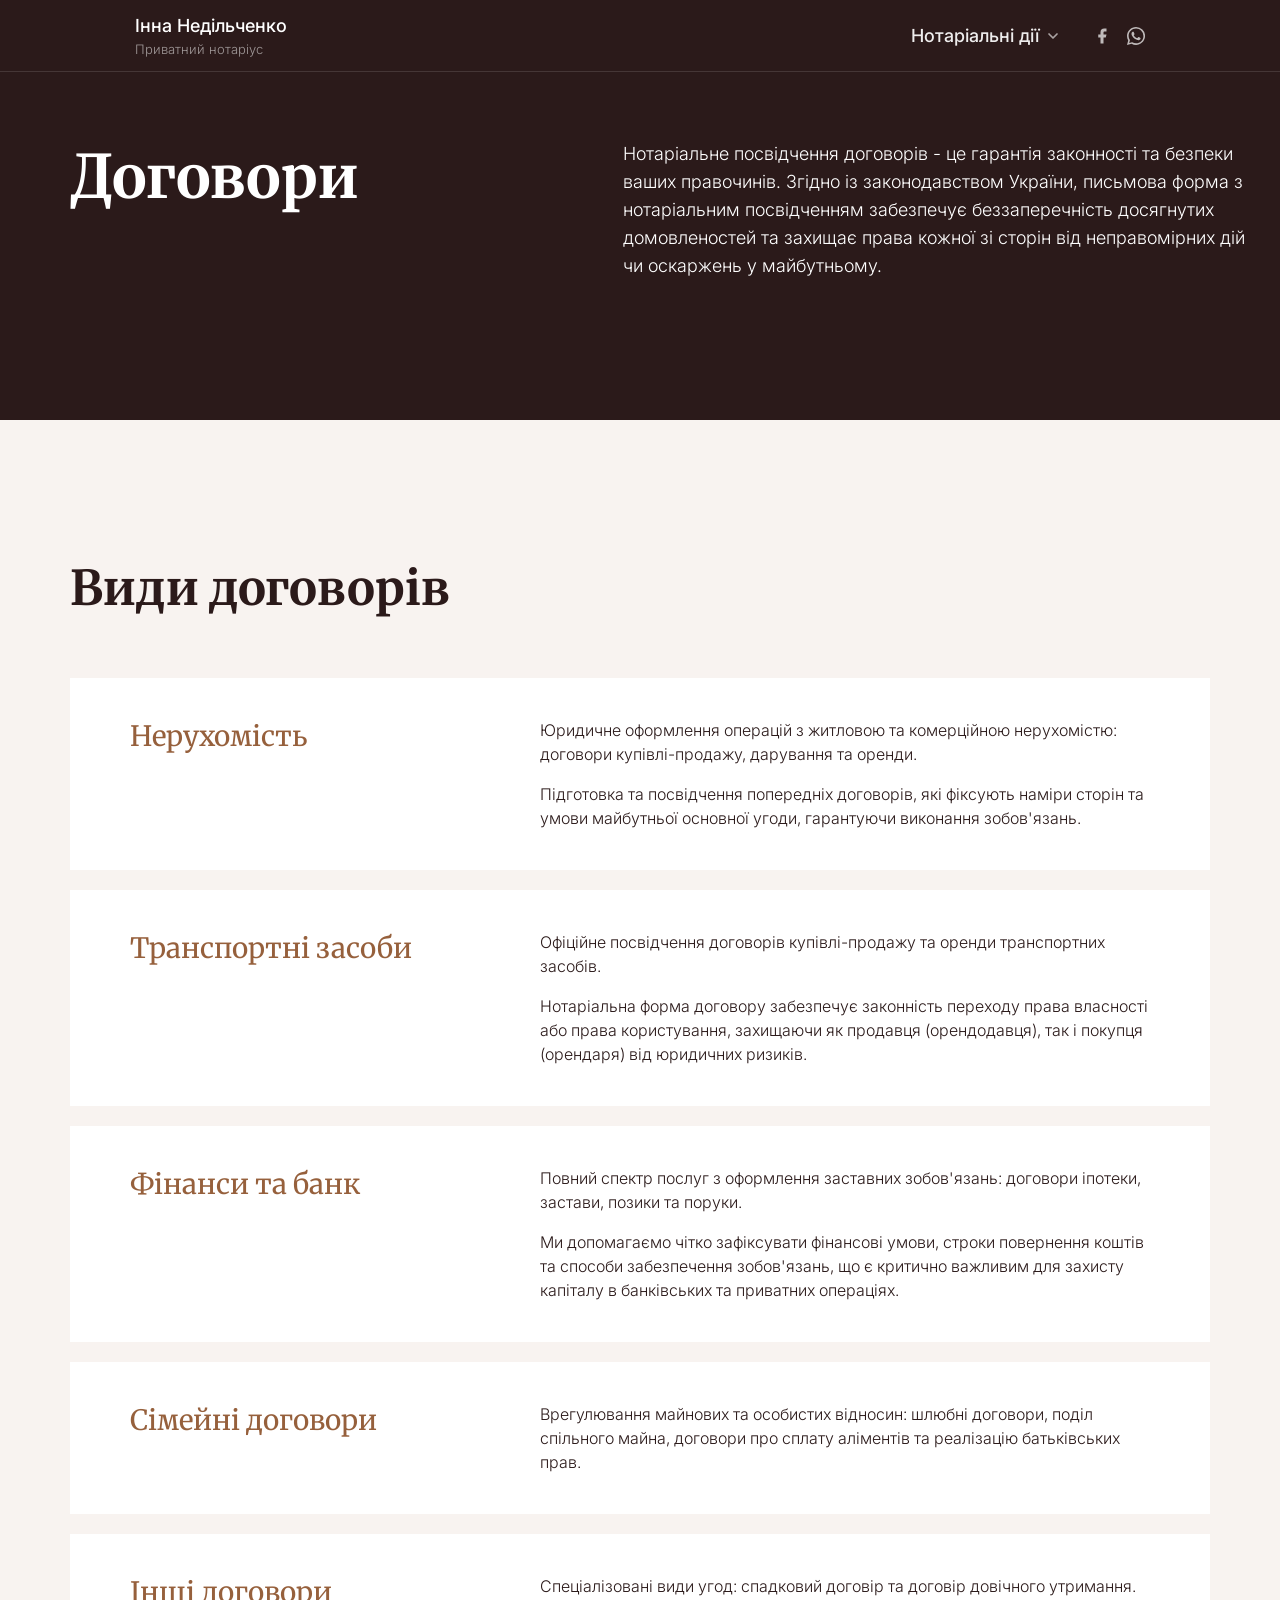
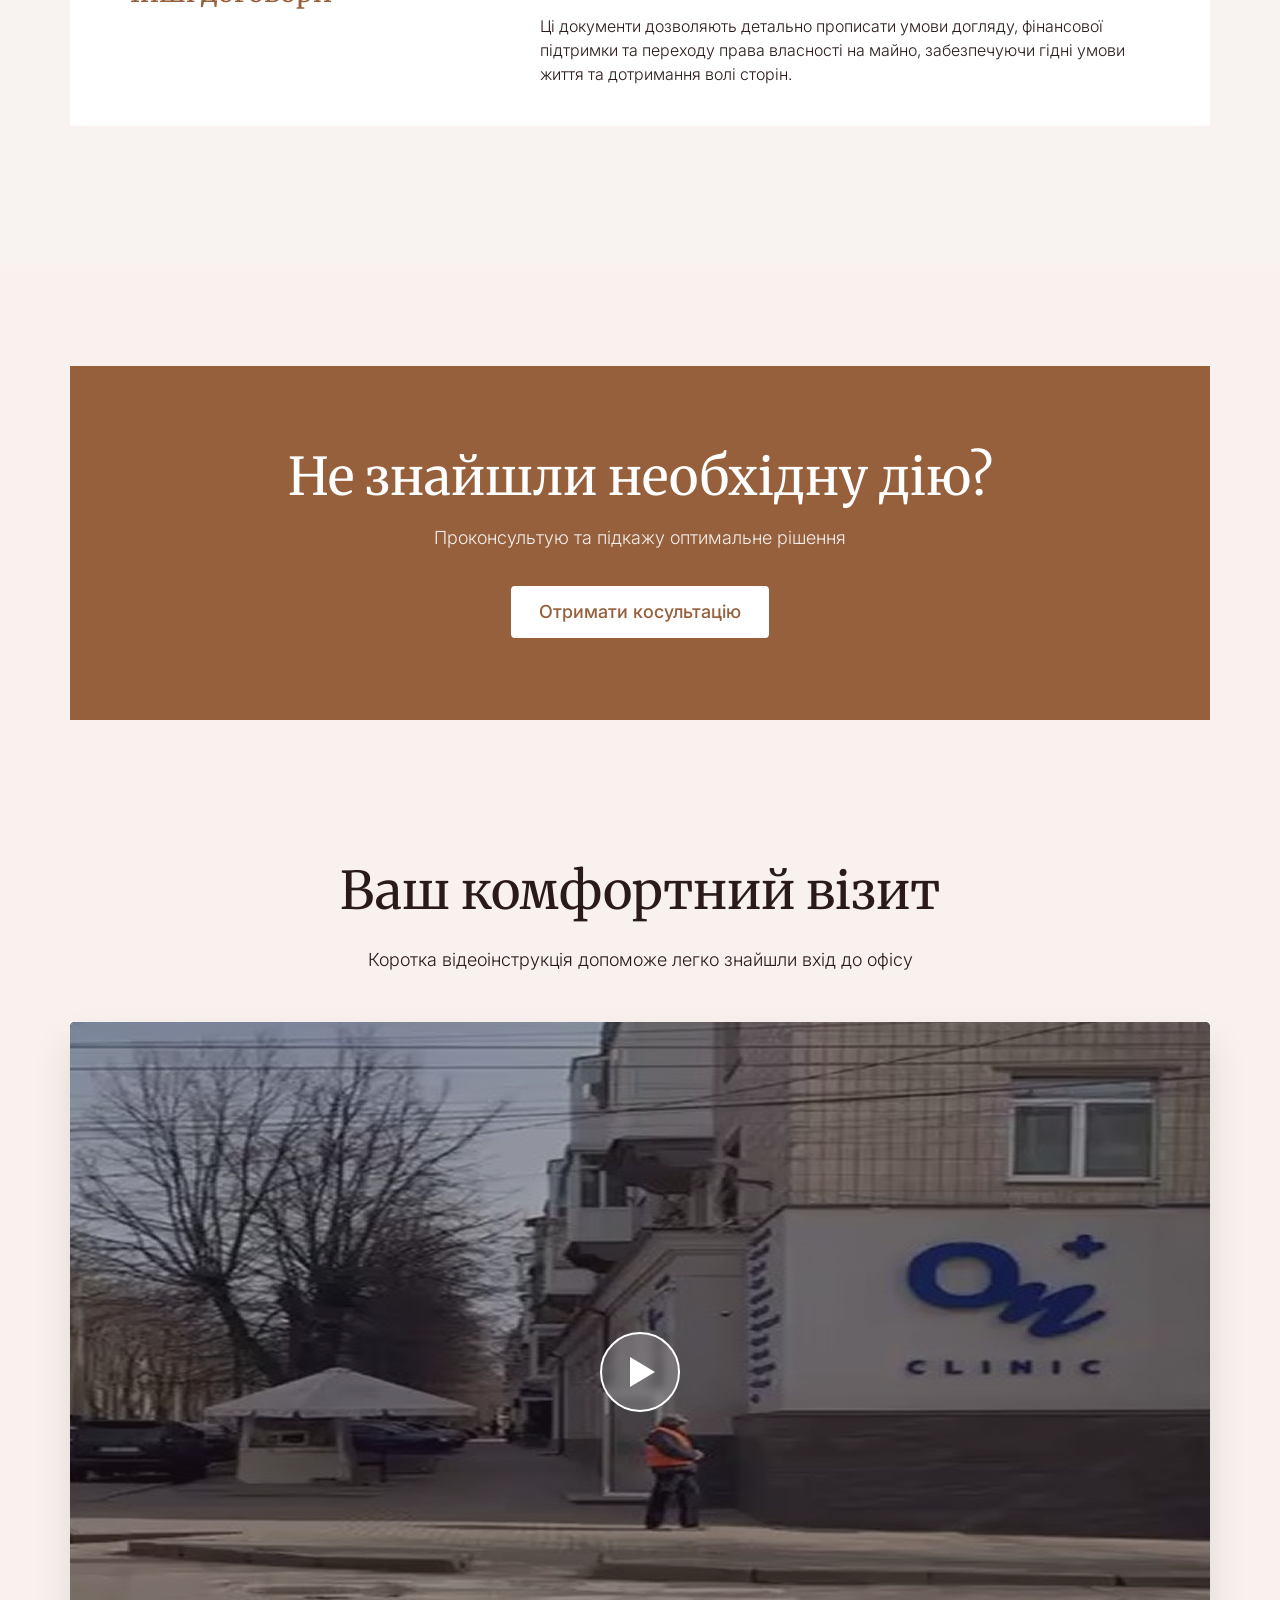
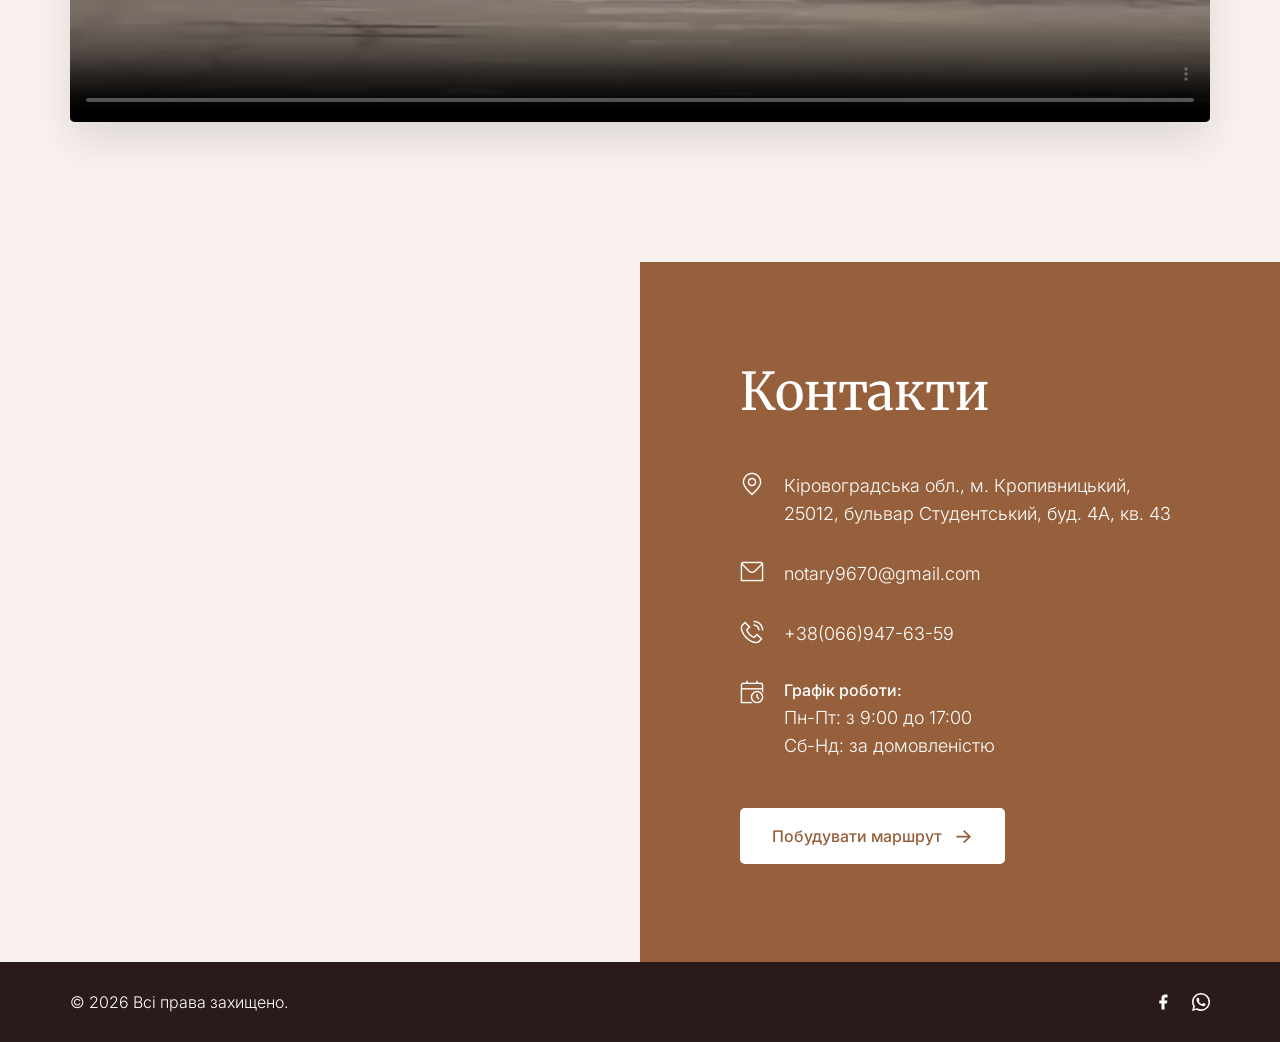
==== agreement.html @ a9b84384 "fix" ====
<!DOCTYPE html>
<html lang="uk">
<head>
    <meta charset="UTF-8">
    <meta name="viewport" content="width=device-width, initial-scale=1.0">
    <title>Договори</title>
    <link rel="icon" href="img/favicon.png" type="image/png">
    <link rel="preconnect" href="https://fonts.googleapis.com">
    <link rel="preconnect" href="https://fonts.gstatic.com" crossorigin>
    <link href="https://fonts.googleapis.com/css2?family=Inter:wght@300;400;500;600&family=Merriweather:wght@400;700&display=swap" rel="stylesheet">
    <link rel="stylesheet" href="style.css">
</head>
<body>

<!-- HEADER -->
<header class="header" id="header">
    <div class="header__inner">

        <a href="index.html" class="logo">
            <span class="logo__name">Інна Недільченко</span>
            <span class="logo__sub">Приватний нотаріус</span>
        </a>

        <div class="header__right">
            <div class="nav-drop" id="navDrop">
                <button class="nav-drop__btn js-nav-btn" aria-expanded="false" aria-haspopup="true">
                    Нотаріальні дії
                    <svg class="nav-drop__chevron" width="16" height="16" viewBox="0 0 16 16" fill="none" aria-hidden="true">
                        <path d="M4 6L8 10L12 6" stroke="currentColor" stroke-width="1.7" stroke-linecap="round" stroke-linejoin="round"/>
                    </svg>
                </button>
                <ul class="nav-drop__menu" id="navMenu" role="menu">
                    <li><a href="apostille.html" role="menuitem">Апостиль <svg width="14" height="14" viewBox="0 0 16 16" fill="none"><path d="M5 3l6 5-6 5" stroke="currentColor" stroke-width="1.5" stroke-linecap="round" stroke-linejoin="round"/></svg></a></li>
                    <!--                    <li><a href="business.html" role="menuitem">Бізнес <svg width="14" height="14" viewBox="0 0 16 16" fill="none"><path d="M5 3l6 5-6 5" stroke="currentColor" stroke-width="1.5" stroke-linecap="round" stroke-linejoin="round"/></svg></a></li>-->
                    <li><a href="dovirenist.html" role="menuitem">Довіреність <svg width="14" height="14" viewBox="0 0 16 16" fill="none"><path d="M5 3l6 5-6 5" stroke="currentColor" stroke-width="1.5" stroke-linecap="round" stroke-linejoin="round"/></svg></a></li>
                    <li><a href="agreement.html" role="menuitem">Договори <svg width="14" height="14" viewBox="0 0 16 16" fill="none"><path d="M5 3l6 5-6 5" stroke="currentColor" stroke-width="1.5" stroke-linecap="round" stroke-linejoin="round"/></svg></a></li>
                    <li><a href="statement.html" role="menuitem">Заява <svg width="14" height="14" viewBox="0 0 16 16" fill="none"><path d="M5 3l6 5-6 5" stroke="currentColor" stroke-width="1.5" stroke-linecap="round" stroke-linejoin="round"/></svg></a></li>
                    <li><a href="displaced.html" role="menuitem">Нотаріальна допомога для ВПО та громадян з ТОТ <svg width="14" height="14" viewBox="0 0 16 16" fill="none"><path d="M5 3l6 5-6 5" stroke="currentColor" stroke-width="1.5" stroke-linecap="round" stroke-linejoin="round"/></svg></a></li>
                    <li><a href="missing.html" role="menuitem">Опіка над майном особи, зниклої безвісти за особливих обставин <svg width="14" height="14" viewBox="0 0 16 16" fill="none"><path d="M5 3l6 5-6 5" stroke="currentColor" stroke-width="1.5" stroke-linecap="round" stroke-linejoin="round"/></svg></a></li>
                    <li><a href="registration.html" role="menuitem">Реєстрація <svg width="14" height="14" viewBox="0 0 16 16" fill="none"><path d="M5 3l6 5-6 5" stroke="currentColor" stroke-width="1.5" stroke-linecap="round" stroke-linejoin="round"/></svg></a></li>
                    <li><a href="heritage.html" role="menuitem">Спадщина <svg width="14" height="14" viewBox="0 0 16 16" fill="none"><path d="M5 3l6 5-6 5" stroke="currentColor" stroke-width="1.5" stroke-linecap="round" stroke-linejoin="round"/></svg></a></li>
                </ul>
            </div>

            <div class="header__socials">
                <a href="https://www.facebook.com/share/17Hc3R3SxB/?mibextid=wwXIfr" class="soc" aria-label="Facebook" target="_blank">
                    <svg width="18" height="18" viewBox="0 0 24 24" fill="currentColor">
                        <path d="M18 2h-3a5 5 0 0 0-5 5v3H7v4h3v8h4v-8h3l1-4h-4V7a1 1 0 0 1 1-1h3z"/>
                    </svg>
                </a>

                <a href="https://wa.me/380669476359" class="soc" aria-label="WhatsApp" target="_blank">
                    <svg width="18" height="18" viewBox="0 0 24 24" fill="currentColor">
                        <path d="M17.472 14.382c-.297-.149-1.758-.867-2.03-.967-.273-.099-.471-.148-.67.15-.197.297-.767.966-.94 1.164-.173.199-.347.223-.644.075-.297-.15-1.255-.463-2.39-1.475-.883-.788-1.48-1.761-1.653-2.059-.173-.297-.018-.458.13-.606.134-.133.298-.347.446-.52.149-.174.198-.298.298-.497.099-.198.05-.371-.025-.52-.075-.149-.669-1.612-.916-2.207-.242-.579-.487-.5-.669-.51-.173-.008-.371-.01-.57-.01-.198 0-.52.074-.792.372-.272.297-1.04 1.016-1.04 2.479 0 1.462 1.065 2.875 1.213 3.074.149.198 2.096 3.2 5.077 4.487.709.306 1.262.489 1.694.625.712.227 1.36.195 1.871.118.571-.085 1.758-.719 2.006-1.413.248-.694.248-1.289.173-1.413-.074-.124-.272-.198-.57-.347m-5.421 7.403h-.004a9.87 9.87 0 01-5.031-1.378l-.361-.214-3.741.982.998-3.648-.235-.374a9.86 9.86 0 01-1.51-5.26c.001-5.45 4.436-9.884 9.888-9.884 2.64 0 5.122 1.03 6.988 2.898a9.825 9.825 0 012.893 6.994c-.003 5.45-4.437 9.884-9.885 9.884m8.413-18.297A11.815 11.815 0 0012.05 0C5.414 0 .004 5.408 0 12.046c0 2.123.554 4.197 1.604 6.046L0 24l6.105-1.602a11.83 11.83 0 005.94 1.586h.005c6.632 0 12.042-5.411 12.046-12.05a11.813 11.813 0 00-3.644-8.528z"/>
                    </svg>
                </a>
            </div>
        </div>

        <button class="burger js-burger" id="burger" aria-label="Меню" aria-expanded="false">
            <span></span><span></span><span></span>
        </button>
    </div>

    <!-- Mobile nav -->
    <nav class="mob-nav" id="mobNav" aria-hidden="true">
        <ul>
            <li><a href="apostille.html">Апостиль</a></li>
            <!--            <li><a href="business.html">Бізнес</a></li>-->
            <li><a href="dovirenist.html">Довіреність</a></li>
            <li><a href="agreement.html">Договори</a></li>
            <li><a href="statement.html">Заява</a></li>
            <li><a href="displaced.html">Нотаріальна допомога для ВПО та громадян з ТОТ</a></li>
            <li><a href="missing.html">Опіка над майном особи, зниклої безвісти</a></li>
            <li><a href="registration.html">Реєстрація</a></li>
            <li><a href="heritage.html">Спадщина</a></li>
        </ul>
    </nav>
</header>

<section class="feature-block">
    <div class="feature-block__wrap">
        <div class="feature-block__container">

            <div class="feature-block__left">
                <h2 class="feature-block__title">Договори</h2>
            </div>

            <div class="feature-block__right">
                <div class="feature-block__text">
                    <p>Нотаріальне посвідчення договорів - це гарантія законності та безпеки ваших правочинів. Згідно із законодавством України, письмова форма з нотаріальним посвідченням забезпечує беззаперечність досягнутих домовленостей та захищає права кожної зі сторін від неправомірних дій чи оскаржень у майбутньому.</p>
                </div>
            </div>

        </div>
    </div>
</section>


<section class="service-list">
    <div class="service-list__wrap">
        <h2 class="service-list__main-title">Види договорів</h2>

        <div class="service-list__container">
            <div class="service-list__item">
                <h3 class="service-list__item-title">Нерухомість</h3>
                <div class="service-list__item-content">
                    <p>Юридичне оформлення операцій з житловою та комерційною нерухомістю: договори купівлі-продажу, дарування та оренди. </p>
                    <p>Підготовка та посвідчення попередніх договорів, які фіксують наміри сторін та умови майбутньої основної угоди, гарантуючи виконання зобов'язань.</p>
                </div>
            </div>

            <div class="service-list__item">
                <h3 class="service-list__item-title">Транспортні засоби</h3>
                <div class="service-list__item-content">
                    <p>Офіційне посвідчення договорів купівлі-продажу та оренди транспортних засобів. </p>
                    <p>Нотаріальна форма договору забезпечує законність переходу права власності або права користування, захищаючи як продавця (орендодавця), так і покупця (орендаря) від юридичних ризиків.</p>
                </div>
            </div>

            <div class="service-list__item">
                <h3 class="service-list__item-title">Фінанси та банк</h3>
                <div class="service-list__item-content">
                    <p>Повний спектр послуг з оформлення заставних зобов'язань: договори іпотеки, застави, позики та поруки.</p>
                    <p>Ми допомагаємо чітко зафіксувати фінансові умови, строки повернення коштів та способи забезпечення зобов'язань, що є критично важливим для захисту капіталу в банківських та приватних операціях.</p>
                </div>
            </div>

            <div class="service-list__item">
                <h3 class="service-list__item-title">Сімейні договори</h3>
                <div class="service-list__item-content">
                    <p>Врегулювання майнових та особистих відносин: шлюбні договори, поділ спільного майна, договори про сплату аліментів та реалізацію батьківських прав.</p>
                </div>
            </div>

            <div class="service-list__item">
                <h3 class="service-list__item-title">Інші договори</h3>
                <div class="service-list__item-content">
                    <p>Спеціалізовані види угод: спадковий договір та договір довічного утримання.</p>
                    <p>Ці документи дозволяють детально прописати умови догляду, фінансової підтримки та переходу права власності на майно, забезпечуючи гідні умови життя та дотримання волі сторін.</p>
                </div>
            </div>
        </div>
    </div>
</section>

<!-- MODAL -->
<div class="modal-bg" id="modalBg" role="dialog" aria-modal="true" aria-labelledby="modalTitle">
    <div class="modal">
        <button class="modal__x js-modal-close" aria-label="Закрити">
            <svg width="20" height="20" viewBox="0 0 24 24" fill="none"><path d="M18 6L6 18M6 6l12 12" stroke="currentColor" stroke-width="2.2" stroke-linecap="round"/></svg>
        </button>
        <h2 class="modal__title" id="modalTitle">Оберіть зручний спосіб зв'язку</h2>
        <p class="modal__hint">Опрацьовую запити згідно з графіком роботи офісу. Дякую за розуміння.</p>

        <a href="tel:+380669476359" class="modal__call">
            <svg width="18" height="18" viewBox="0 0 24 24" fill="none" stroke="currentColor" stroke-width="2" stroke-linecap="round" stroke-linejoin="round"><path d="M22 16.92v3a2 2 0 0 1-2.18 2 19.79 19.79 0 0 1-8.63-3.07A19.5 19.5 0 0 1 4.73 12.3a19.79 19.79 0 0 1-3.07-8.67A2 2 0 0 1 3.64 1.5h3a2 2 0 0 1 2 1.72c.127.96.361 1.903.7 2.81a2 2 0 0 1-.45 2.11L7.91 9.1a16 16 0 0 0 6 6l.98-.98a2 2 0 0 1 2.11-.45c.907.339 1.85.573 2.81.7A2 2 0 0 1 22 16.92z"/></svg>
            Зателефонувати
        </a>

        <p class="modal__write">Написати</p>

        <div class="modal__apps">
            <a href="viber://chat?number=%2B380669476359" aria-label="Viber" class="app-btn">
                <svg viewBox="0 0 48 48" width="52" height="52" fill="none"><rect width="48" height="48" rx="13" fill="#7360F2"/><path d="M33 14.5C30.4 12.3 27 11 24 11C16.8 11 11 16.8 11 24C11 26.4 11.7 28.7 12.9 30.7L11 37L17.5 35.1C19.4 36.2 21.7 36.8 24 36.8C31.2 36.8 37 31 37 23.8C37 20.8 35.6 17.4 33 14.5ZM29.8 26.4C29.5 26.3 27.9 25.5 27.6 25.4C27.3 25.3 27.1 25.2 26.9 25.5C26.7 25.8 26.1 26.5 25.9 26.7C25.7 26.9 25.5 26.9 25.2 26.8C24.9 26.6 23.9 26.3 22.7 25.2C21.7 24.3 21 23.2 20.8 22.9C20.6 22.5 20.8 22.4 20.9 22.2C21.1 22 21.3 21.8 21.5 21.6C21.6 21.4 21.7 21.3 21.8 21.1C21.9 20.9 21.8 20.7 21.7 20.5C21.6 20.3 20.9 18.7 20.6 18C20.3 17.3 20.1 17.4 19.8 17.4H19.2C18.9 17.4 18.6 17.5 18.3 17.8C18 18.1 17.1 19 17.1 20.7C17.1 22.4 18.4 24 18.6 24.2C18.8 24.5 21 27.9 24.4 29.3C25.2 29.7 25.9 29.9 26.4 30C27.2 30.3 27.9 30.2 28.5 30.1C29.1 30 30.4 29.3 30.7 28.6C31 27.9 31 27.3 30.9 27.2C30.8 27 30.6 26.9 30.3 26.8L29.8 26.4Z" fill="white"/></svg>
            </a>
            <a href="https://t.me/+380669476359" target="_blank" rel="noopener" aria-label="Telegram" class="app-btn">
                <svg viewBox="0 0 48 48" width="52" height="52" fill="none"><rect width="48" height="48" rx="13" fill="#29A8E1"/><path d="M34.2 13.8L9.6 23.3C8.7 23.6 8.7 24.8 9.6 25.1L15.9 27.5L18.6 35.2C18.9 36.1 20.1 36.4 20.8 35.7L24.3 32.4L30.9 37.4C31.6 37.9 32.7 37.5 32.9 36.6L37.9 15.2C38.2 14.2 37.1 13.3 36.1 13.7L34.2 13.8ZM17.3 26.5L30.3 18.3L20.2 28.2L19.8 29L17.3 26.5ZM20.4 32.2L19.7 28.1L22.1 30.1L20.4 32.2ZM31.2 34.7L22.9 28.1L33.3 18L31.2 34.7Z" fill="white"/></svg>
            </a>
            <a href="https://wa.me/380669476359" target="_blank" rel="noopener" aria-label="WhatsApp" class="app-btn">
                <svg viewBox="0 0 48 48" width="52" height="52" fill="none"><rect width="48" height="48" rx="13" fill="#25D366"/><path d="M34.2 13.7C31.5 11 28 9.5 24.2 9.5C16.4 9.5 10.1 15.8 10.1 23.6C10.1 26.1 10.7 28.5 12 30.6L10 37.9L17.5 35.9C19.5 37 21.8 37.6 24.1 37.6H24.2C32 37.6 38.3 31.3 38.3 23.5C38.3 19.8 36.8 16.3 34.2 13.7ZM24.2 35.2H24.1C22 35.2 20 34.7 18.2 33.6L17.8 33.4L13.3 34.6L14.5 30.3L14.3 29.9C13 27.9 12.3 25.6 12.3 23.3C12.3 16.8 17.6 11.5 24.1 11.5C27.3 11.5 30.2 12.7 32.5 15C34.8 17.3 36 20.2 36 23.4C36 29.9 30.7 35.2 24.2 35.2ZM30.7 27.7C30.3 27.5 28.5 26.6 28.2 26.5C27.9 26.4 27.7 26.3 27.5 26.6C27.3 26.9 26.7 27.6 26.5 27.8C26.3 28 26.1 28.1 25.8 27.9C25.5 27.8 24.5 27.4 23.3 26.4C22.4 25.6 21.8 24.6 21.6 24.2C21.4 23.9 21.6 23.7 21.7 23.6C21.9 23.4 22 23.2 22.2 23.1C22.4 22.9 22.4 22.8 22.5 22.6C22.6 22.4 22.6 22.2 22.5 22.1C22.4 22 21.7 20.3 21.4 19.6C21.1 18.9 20.9 19 20.7 19H20.1C19.9 19 19.6 19.1 19.3 19.4C19 19.7 18.2 20.5 18.2 22.1C18.2 23.7 19.4 25.2 19.5 25.4C19.7 25.6 21.8 28.8 25.1 30.2C25.9 30.5 26.5 30.7 27 30.9C27.7 31.1 28.4 31.1 28.9 31C29.5 30.9 30.7 30.2 30.9 29.6C31.2 29 31.2 28.4 31.1 28.3C31 28.2 30.8 28.1 30.7 27.7Z" fill="white"/></svg>
            </a>
        </div>
    </div>
</div>


<section class="help">
    <div class="help__wrap">
        <div class="help__card">
            <h2 class="help__title">Не знайшли необхідну дію?</h2>
            <p class="help__desc">Проконсультую та підкажу оптимальне рішення</p>
            <button class="btn-primary js-modal help__btn">Отримати косультацію</button>
        </div>
    </div>
</section>


<section class="visit">
    <div class="visit__wrap">
        <h2 class="visit__title">Ваш комфортний візит</h2>
        <p class="visit__subtitle">
            Коротка відеоінструкція допоможе легко знайшли вхід до офісу
        </p>

        <div class="visit__video-container">
            <video
                    class="visit__video"
                    controls
                    preload="metadata"
                    poster="img/video-poster.jpg"
            >
                <source src="video/office-guide.mp4" type="video/mp4">
                Ваш браузер не підтримує відео.
            </video>
            <button class="visit__play-btn" aria-label="Відтворити відео"></button>
        </div>
    </div>
</section>


<section class="contacts" id="contacts">
    <div class="contacts__row">
        <div class="contacts__map-side">
            <iframe
                    src="https://www.google.com/maps/embed?pb=!1m18!1m12!1m3!1d2645.16140516625!2d32.2690022!3d48.5103444!2m3!1f0!2f0!3f0!3m2!1i1024!2i768!4f13.1!3m3!1m2!1s0x40d0432f896b052d%3A0x6a0860572074e508!2z0YHRgtGD0LTQtdC90YLRgdGM0LrQuNC5INCx0YPQu9GM0LLQsNGALCA00JAsINCa0YDQvtC_0LjQstC90LjRhtGM0LrQuNC5LCDQmtGW0YDQvtCy0L7Qs9GA0LDQtNGB0YzQutCwINC-0LHQuy4sIDI1MDEy!5e0!3m2!1suk!2sua!4v1715684500000!5m2!1suk!2sua"
                    width="100%"
                    height="100%"
                    style="border:0;"
                    allowfullscreen=""
                    loading="lazy"
                    referrerpolicy="no-referrer-when-downgrade">
            </iframe>
        </div>

        <div class="contacts__info-side">
            <h2 class="contacts__title">Контакти</h2>

            <ul class="contacts__list">
                <li class="contacts__item">
                    <div class="contacts__icon-box">
                        <img src="img/contacts__icon-1.png" alt="Адреса">
                    </div>
                    <p class="contacts__text">
                        Кіровоградська обл., м. Кропивницький, 25012, бульвар Студентський, буд. 4А, кв. 43
                    </p>
                </li>

                <li class="contacts__item">
                    <div class="contacts__icon-box">
                        <img src="img/contacts__icon-2.png" alt="Email">
                    </div>
                    <a href="mailto:notary9670@gmail.com" class="contacts__link">notary9670@gmail.com</a>
                </li>

                <li class="contacts__item">
                    <div class="contacts__icon-box">
                        <img src="img/contacts__icon-3.png" alt="Телефон">
                    </div>
                    <a href="tel:+380669476359" class="contacts__link">+38(066)947-63-59</a>
                </li>

                <li class="contacts__item">
                    <div class="contacts__icon-box">
                        <img src="img/contacts__icon-4.png" alt="Графік">
                    </div>
                    <div class="contacts__schedule">
                        <p class="contacts__label">Графік роботи:</p>
                        <p class="contacts__text">Пн-Пт: з 9:00 до 17:00</p>
                        <p class="contacts__text">Сб-Нд: за домовленістю</p>
                    </div>
                </li>
            </ul>

            <a href="https://www.google.com/maps/dir/?api=1&destination=Кіровоградська+обл.,+м.+Кропивницький,+25012,+бульвар+Студентський+4А,+кв.+43"
               target="_blank"
               rel="noopener noreferrer"
               class="contacts__btn">
                Побудувати маршрут <span>→</span>
            </a>
        </div>
    </div>
</section>


<footer class="footer">
    <div class="footer__wrap">
        <div class="footer__container">
            <p class="footer__copy">© 2026 Всі права захищено.</p>

            <div class="footer__socials">
                <a href="https://www.facebook.com/share/17Hc3R3SxB/?mibextid=wwXIfr" class="footer__soc" aria-label="Facebook" target="_blank" rel="noopener">
                    <svg width="18" height="18" viewBox="0 0 24 24" fill="currentColor">
                        <path d="M18 2h-3a5 5 0 0 0-5 5v3H7v4h3v8h4v-8h3l1-4h-4V7a1 1 0 0 1 1-1h3z"/>
                    </svg>
                </a>

                <a href="https://wa.me/380669476359" class="footer__soc" aria-label="WhatsApp" target="_blank" rel="noopener">
                    <svg width="18" height="18" viewBox="0 0 24 24" fill="currentColor">
                        <path d="M17.472 14.382c-.297-.149-1.758-.867-2.03-.967-.273-.099-.471-.148-.67.15-.197.297-.767.966-.94 1.164-.173.199-.347.223-.644.075-.297-.15-1.255-.463-2.39-1.475-.883-.788-1.48-1.761-1.653-2.059-.173-.297-.018-.458.13-.606.134-.133.298-.347.446-.52.149-.174.198-.298.298-.497.099-.198.05-.371-.025-.52-.075-.149-.669-1.612-.916-2.207-.242-.579-.487-.5-.669-.51-.173-.008-.371-.01-.57-.01-.198 0-.52.074-.792.372-.272.297-1.04 1.016-1.04 2.479 0 1.462 1.065 2.875 1.213 3.074.149.198 2.096 3.2 5.077 4.487.709.306 1.262.489 1.694.625.712.227 1.36.195 1.871.118.571-.085 1.758-.719 2.006-1.413.248-.694.248-1.289.173-1.413-.074-.124-.272-.198-.57-.347m-5.421 7.403h-.004a9.87 9.87 0 01-5.031-1.378l-.361-.214-3.741.982.998-3.648-.235-.374a9.86 9.86 0 01-1.51-5.26c.001-5.45 4.436-9.884 9.888-9.884 2.64 0 5.122 1.03 6.988 2.898a9.825 9.825 0 012.893 6.994c-.003 5.45-4.437 9.884-9.885 9.884m8.413-18.297A11.815 11.815 0 0012.05 0C5.414 0 .004 5.408 0 12.046c0 2.123.554 4.197 1.604 6.046L0 24l6.105-1.602a11.83 11.83 0 005.94 1.586h.005c6.632 0 12.042-5.411 12.046-12.05a11.813 11.813 0 00-3.644-8.528z"/>
                    </svg>
                </a>
            </div>
        </div>
    </div>
</footer>


<script src="https://cdn.jsdelivr.net/npm/swiper@11/swiper-bundle.min.js"></script>
<script src="main.js"></script>
</body>
</html>
---- style.css ----
@charset "UTF-8";
*, *::before, *::after {
  box-sizing: border-box;
  margin: 0;
  padding: 0; }

html {
  font-size: 16px;
  scroll-behavior: smooth; }

body {
  font-family: 'Inter', sans-serif;
  background: #F8F1EE;
  color: #1A0E0E;
  -webkit-font-smoothing: antialiased;
  overflow-x: hidden; }

img {
  display: block;
  max-width: 100%; }

a {
  text-decoration: none;
  color: inherit; }

ul {
  list-style: none; }

button {
  font-family: inherit;
  cursor: pointer;
  border: none;
  background: none; }

.header {
  position: fixed;
  top: 0;
  left: 0;
  right: 0;
  z-index: 200;
  height: 72px;
  background: #2B1A1A; }
  .header::after {
    content: '';
    position: absolute;
    bottom: 0;
    left: 0;
    right: 0;
    height: 1px;
    background: rgba(255, 255, 255, 0.12); }
  .header__inner {
    max-width: 1170px;
    margin: 0 auto;
    padding: 0 80px;
    height: 100%;
    display: flex;
    align-items: center;
    justify-content: space-between;
    gap: 24px; }
  .header__right {
    display: flex;
    align-items: center;
    gap: 32px; }
  .header__socials {
    display: flex;
    align-items: center;
    gap: 16px; }

.logo {
  display: flex;
  flex-direction: column;
  gap: 2px;
  line-height: 1; }
  .logo__name {
    font-family: 'Inter', sans-serif;
    font-weight: 500;
    font-size: 18px;
    line-height: 24px;
    color: #FFFFFF;
    letter-spacing: 0; }
  .logo__sub {
    font-family: 'Inter', sans-serif;
    font-weight: 300;
    font-size: 13px;
    line-height: 18px;
    color: rgba(255, 255, 255, 0.55); }

.soc {
  display: flex;
  align-items: center;
  color: rgba(255, 255, 255, 0.7);
  transition: color .18s; }
  .soc:hover {
    color: #FFFFFF; }

.burger {
  display: none;
  flex-direction: column;
  gap: 5px;
  padding: 6px 4px; }
  .burger span {
    display: block;
    width: 24px;
    height: 2px;
    background: #FFFFFF;
    border-radius: 2px;
    transition: transform .24s, opacity .24s; }
  .burger.open span:nth-child(1) {
    transform: translateY(7px) rotate(45deg); }
  .burger.open span:nth-child(2) {
    opacity: 0; }
  .burger.open span:nth-child(3) {
    transform: translateY(-7px) rotate(-45deg); }

.nav-drop {
  position: relative; }
  .nav-drop__btn {
    display: flex;
    align-items: center;
    gap: 6px;
    font-family: 'Inter', sans-serif;
    font-weight: 500;
    font-size: 18px;
    line-height: 24px;
    color: rgba(255, 255, 255, 0.92);
    padding: 6px 0;
    transition: color .18s; }
    .nav-drop__btn:hover {
      color: #FFFFFF; }
    .nav-drop__btn[aria-expanded="true"] .nav-drop__chevron {
      transform: rotate(180deg); }
  .nav-drop__chevron {
    flex-shrink: 0;
    transition: transform .24s ease;
    color: rgba(255, 255, 255, 0.6); }
  .nav-drop__menu {
    position: absolute;
    top: calc(100% + 16px);
    right: 0;
    min-width: 360px;
    background: #FFFFFF;
    border-radius: 12px;
    box-shadow: 0 16px 56px rgba(0, 0, 0, 0.18), 0 2px 8px rgba(0, 0, 0, 0.08);
    padding: 6px 0;
    opacity: 0;
    pointer-events: none;
    transform: translateY(-8px);
    transition: opacity .22s ease, transform .22s ease;
    z-index: 300; }
    .nav-drop__menu.open {
      opacity: 1;
      pointer-events: auto;
      transform: translateY(0); }
    .nav-drop__menu li.active a {
      color: #96603C;
      background: rgba(150, 96, 60, 0.06); }
    .nav-drop__menu li a {
      display: flex;
      align-items: center;
      justify-content: space-between;
      gap: 12px;
      padding: 13px 20px;
      font-family: 'Inter', sans-serif;
      font-weight: 400;
      font-size: 15px;
      line-height: 22px;
      color: #2B1A1A;
      border-bottom: 1px solid #F0E8E2;
      transition: background .15s, color .15s; }
      .nav-drop__menu li a svg {
        flex-shrink: 0;
        color: #B08060;
        opacity: 0.7; }
      .nav-drop__menu li a:hover {
        background: #F8F1EE;
        color: #96603C; }
    .nav-drop__menu li:last-child a {
      border-bottom: none; }

.mob-nav {
  background: #1e1212;
  max-height: 0;
  overflow: hidden;
  transition: max-height .32s ease; }
  .mob-nav.open {
    max-height: 600px; }
  .mob-nav ul {
    padding: 8px 0 16px;
    max-width: 1170px;
    margin: 0 auto;
    padding-left: 80px;
    padding-right: 80px; }
  .mob-nav li a {
    display: block;
    padding: 12px 0;
    font-family: 'Inter', sans-serif;
    font-size: 16px;
    font-weight: 400;
    color: rgba(255, 255, 255, 0.82);
    border-bottom: 1px solid rgba(255, 255, 255, 0.12);
    transition: color .15s; }
    .mob-nav li a:hover {
      color: #FFFFFF; }

.hero {
  background: #2B1A1A;
  padding-top: 72px;
  min-height: 100vh;
  display: flex;
  align-items: center;
  position: relative;
  overflow: hidden; }
  .hero::before {
    content: '';
    position: absolute;
    inset: 0;
    background: radial-gradient(ellipse 55% 90% at 68% 50%, rgba(92, 46, 20, 0.22) 0%, transparent 70%);
    pointer-events: none; }
  .hero__inner {
    position: relative;
    z-index: 1;
    max-width: 1170px;
    margin: 0 auto;
    padding: 80px 80px 80px;
    width: 100%;
    display: grid;
    grid-template-columns: 1fr auto;
    align-items: center;
    gap: 80px; }
  .hero__text {
    display: flex;
    flex-direction: column;
    gap: 0; }
  .hero__pre {
    font-family: 'Merriweather', serif;
    font-weight: 400;
    font-size: 28px;
    line-height: 36px;
    color: #FFFFFF;
    margin-bottom: 32px; }
  .hero__name {
    font-family: 'Merriweather', serif;
    font-weight: 700;
    font-size: 60px;
    line-height: 74px;
    color: #FFFFFF;
    letter-spacing: 0;
    margin-bottom: 32px; }
  .hero__cert {
    font-family: 'Inter', sans-serif;
    font-weight: 300;
    font-size: 18px;
    line-height: 30px;
    color: #FFFFFF;
    margin-bottom: 28px;
    max-width: 380px; }
  .hero__cert-2 {
    font-family: 'Inter', sans-serif;
    font-weight: 300;
    font-size: 16px;
    line-height: 20px;
    color: #FFFFFF;
    margin-bottom: 44px;
    max-width: 380px; }
  .hero__cert-3 {
    font-family: 'Inter', sans-serif;
    font-weight: 500;
    font-size: 14px;
    line-height: 18px;
    color: #FFFFFF;
    margin-top: 20px;
    max-width: 380px; }
  .hero__cta {
    display: flex;
    align-items: center;
    gap: 28px;
    flex-wrap: wrap; }
  .hero__tel {
    display: flex;
    align-items: center;
    gap: 10px;
    font-family: 'Inter', sans-serif;
    font-weight: 500;
    font-size: 18px;
    line-height: 24px;
    color: rgba(255, 255, 255, 0.85);
    transition: color .18s; }
    .hero__tel svg {
      flex-shrink: 0; }
    .hero__tel:hover {
      color: #FFFFFF; }
  .hero__photo-wrap {
    width: 420px;
    flex-shrink: 0;
    border-radius: 8px;
    overflow: hidden;
    background: rgba(92, 46, 20, 0.35);
    align-self: flex-end;
    transition: transform 0.65s cubic-bezier(0.25, 0.1, 0.25, 1);
    will-change: transform;
    backface-visibility: hidden; }
    .hero__photo-wrap:hover {
      transform: scale(1.03); }
    .hero__photo-wrap.no-photo {
      height: 520px;
      display: flex;
      align-items: center;
      justify-content: center; }
      .hero__photo-wrap.no-photo::after {
        content: '╨д╨╛╤В╨╛';
        color: rgba(255, 255, 255, 0.3);
        font-size: 14px; }
  .hero__photo {
    width: 100%;
    object-fit: cover;
    object-position: top center;
    display: block;
    image-rendering: high-quality;
    transform: translateZ(0); }

.btn-primary {
  display: inline-flex;
  align-items: center;
  justify-content: center;
  gap: 8px;
  padding: 14px 28px;
  background: #96603C;
  color: #FFFFFF;
  border: 2px solid #96603C;
  border-radius: 6px;
  font-family: 'Inter', sans-serif;
  font-weight: 500;
  font-size: 18px;
  line-height: 24px;
  white-space: nowrap;
  transition: background .2s, border-color .2s, transform .15s; }
  .btn-primary:hover {
    background: #794d30;
    border-color: #794d30;
    transform: translateY(-1px); }
  .btn-primary:active {
    transform: translateY(0); }

.modal-bg {
  position: fixed;
  inset: 0;
  z-index: 500;
  background: rgba(26, 8, 8, 0.6);
  backdrop-filter: blur(5px);
  display: flex;
  align-items: center;
  justify-content: center;
  padding: 20px;
  opacity: 0;
  pointer-events: none;
  transition: opacity .26s ease; }
  .modal-bg.open {
    opacity: 1;
    pointer-events: auto; }
    .modal-bg.open .modal {
      transform: translateY(0) scale(1); }

.modal {
  background: #FFFFFF;
  border-radius: 20px;
  padding: 56px 52px 48px;
  width: 100%;
  max-width: 540px;
  position: relative;
  text-align: center;
  transform: translateY(14px) scale(0.97);
  transition: transform .3s ease;
  box-shadow: 0 28px 80px rgba(0, 0, 0, 0.22); }
  .modal__x {
    position: absolute;
    top: 18px;
    right: 18px;
    width: 36px;
    height: 36px;
    display: flex;
    align-items: center;
    justify-content: center;
    border-radius: 8px;
    color: #4A2A1A;
    transition: background .15s; }
    .modal__x:hover {
      background: #F8F1EE; }
  .modal__title {
    font-family: 'Merriweather', serif;
    font-weight: 700;
    font-size: 28px;
    line-height: 36px;
    color: #2B1A1A;
    margin-bottom: 12px; }
  .modal__hint {
    font-family: 'Inter', sans-serif;
    font-weight: 300;
    font-size: 15px;
    line-height: 24px;
    color: #7A5A4A;
    margin-bottom: 36px; }
  .modal__call {
    display: inline-flex;
    align-items: center;
    justify-content: center;
    gap: 10px;
    width: 100%;
    max-width: 300px;
    padding: 15px 32px;
    background: #96603C;
    color: #FFFFFF;
    border-radius: 6px;
    font-family: 'Inter', sans-serif;
    font-weight: 500;
    font-size: 18px;
    line-height: 24px;
    transition: background .18s;
    margin-bottom: 28px; }
    .modal__call:hover {
      background: #794d30; }
  .modal__write {
    font-family: 'Inter', sans-serif;
    font-size: 14px;
    color: #9A7A6A;
    margin-bottom: 14px; }
  .modal__apps {
    display: flex;
    justify-content: center;
    gap: 16px; }

.app-btn {
  display: flex;
  border-radius: 14px;
  overflow: hidden;
  box-shadow: 0 4px 16px rgba(0, 0, 0, 0.12);
  transition: transform .2s, box-shadow .2s; }
  .app-btn:hover {
    transform: translateY(-2px);
    box-shadow: 0 8px 24px rgba(0, 0, 0, 0.18); }

@media (max-width: 1100px) {
  .header__inner,
  .hero__inner {
    padding-left: 40px;
    padding-right: 40px; }

  .mob-nav ul {
    padding-left: 40px;
    padding-right: 40px; }

  .hero__name {
    font-size: 48px;
    line-height: 60px; }

  .hero__photo-wrap {
    width: 280px; }

  .hero__photo {
    height: 360px; }

  .hero__inner {
    gap: 48px; } }
@media (max-width: 900px) {
  .header__right {
    gap: 20px; }

  .header__socials {
    display: none; }

  .nav-drop {
    display: none; }

  .burger {
    display: flex; }

  .hero__inner {
    grid-template-columns: 1fr;
    padding-top: 60px;
    padding-bottom: 60px;
    gap: 40px; }

  .hero__photo-wrap {
    width: 100%;
    max-width: 340px;
    margin: 0 auto;
    align-self: auto; }

  .hero__photo {
    height: 380px; }

  .hero__name {
    font-size: 42px;
    line-height: 54px; }

  .hero__pre {
    font-size: 22px;
    line-height: 30px; } }
@media (max-width: 600px) {
  .contacts__text {
    max-width: 190px; }

  .header__inner {
    padding: 0 20px; }

  .hero__inner {
    padding: 48px 20px; }

  .mob-nav ul {
    padding: 0 20px 16px; }

  .hero__name {
    font-size: 34px;
    line-height: 44px; }

  .hero__pre {
    font-size: 18px;
    line-height: 26px; }

  .hero__cert {
    font-size: 15px; }

  .hero__cta {
    flex-direction: column;
    align-items: flex-start;
    gap: 18px; }

  .btn-primary {
    width: 100%; }

  .hero__tel {
    font-size: 16px;
    margin: 0 auto; }

  .modal {
    padding: 44px 24px 36px; }

  .modal__title {
    font-size: 22px;
    line-height: 30px; } }
.srv {
  background: #F8F1EE;
  padding: 140px 0 40px; }
  .srv__wrap {
    max-width: 1170px;
    margin: 0 auto;
    padding: 0 80px; }
  .srv__top {
    margin-bottom: 52px; }
  .srv__title {
    font-family: 'Merriweather', serif;
    font-weight: 400;
    font-size: 52px;
    line-height: 62px;
    color: #2B1A1A;
    margin-bottom: 8px; }
  .srv__desc {
    font-family: 'Inter', sans-serif;
    font-weight: 300;
    font-size: 18px;
    line-height: 28px;
    color: rgba(43, 26, 26, 0.6); }
  .srv__grid {
    display: grid;
    grid-template-columns: 1fr 1fr;
    gap: 24px;
    align-items: start; }
  .srv__col {
    display: flex;
    flex-direction: column;
    gap: 16px; }

.sc {
  background: #FFFFFF;
  border-radius: 8px; }
  .sc__top {
    padding: 24px 24px 20px; }
  .sc__hd {
    display: flex;
    align-items: flex-start;
    gap: 12px; }
  .sc__ico {
    flex-shrink: 0;
    width: 24px;
    height: 24px;
    margin-top: 2px;
    color: #96603C; }
    .sc__ico svg {
      display: block; }
  .sc__name {
    font-family: 'Merriweather', serif;
    font-weight: 400;
    font-size: 28px;
    line-height: 36px;
    color: #96603C;
    letter-spacing: 0; }
  .sc--static .sc__top {
    padding-bottom: 24px; }
  .sc__rows {
    border-top: 1px solid #E5D9CF; }
  .sc__row {
    display: flex;
    align-items: center;
    justify-content: space-between;
    gap: 12px;
    width: 100%;
    padding: 14px 24px;
    border-top: 1px solid #E5D9CF;
    background: none;
    text-align: left;
    font-family: inherit; }
    .sc__row:first-child {
      border-top: none; }
    .sc__row--plain {
      cursor: default; }
      .sc__row--plain .sc__row-txt {
        color: #2B1A1A; }
    .sc__row--btn {
      cursor: pointer;
      transition: background .15s; }
      .sc__row--btn:hover {
        background: rgba(150, 96, 60, 0.04); }
    .sc__row--open .sc__row-txt {
      color: #96603C; }
    .sc__row--open .sc__arr {
      transform: rotate(180deg); }
  .sc__row-txt {
    font-family: 'Inter', sans-serif;
    font-weight: 400;
    font-size: 15px;
    line-height: 22px;
    color: #2B1A1A;
    flex: 1; }
    .sc__row-txt--accent {
      color: #96603C; }
  .sc__arr {
    flex-shrink: 0;
    color: rgba(43, 26, 26, 0.38);
    transition: transform .24s ease; }
    .sc__arr--up {
      transform: rotate(180deg); }
  .sc__sub {
    max-height: 0;
    overflow: hidden;
    transition: max-height .3s ease; }
    .sc__sub--open {
      max-height: 400px; }
    .sc__sub p {
      padding: 10px 24px 16px;
      font-family: 'Inter', sans-serif;
      font-weight: 300;
      font-size: 14px;
      line-height: 22px;
      color: rgba(43, 26, 26, 0.5); }
    .sc__sub--shaded {
      background: #F5EBE0; }
  .sc__list {
    list-style: disc;
    padding: 12px 24px 16px 24px; }
    .sc__list li {
      position: relative;
      padding: 4px 0 4px 16px;
      font-family: 'Inter', sans-serif;
      font-weight: 300;
      font-size: 14px;
      line-height: 21px;
      color: rgba(43, 26, 26, 0.9); }

@media (max-width: 960px) {
  .srv {
    padding: 60px 0 72px; }
    .srv__wrap {
      padding: 0 40px; }
    .srv__title {
      font-size: 40px;
      line-height: 50px; }
    .srv__grid {
      grid-template-columns: 1fr; } }
@media (max-width: 600px) {
  .srv {
    padding: 48px 0 56px; }
    .srv__wrap {
      padding: 0 20px; }
    .srv__title {
      font-size: 32px;
      line-height: 42px; }
    .srv__desc {
      font-size: 16px; }
    .srv__top {
      margin-bottom: 32px; }

  .sc__name {
    font-size: 22px;
    line-height: 30px; }

  .sc__top {
    padding: 18px 18px 14px; }

  .sc__row {
    padding: 12px 18px; }

  .sc__sub p,
  .sc__list {
    padding-left: 18px;
    padding-right: 18px; } }
.help {
  padding: 100px 0 40px;
  background-color: #F8F1EE; }
  .help__wrap {
    max-width: 1170px;
    margin: 0 auto;
    padding: 0 15px; }
  .help__card {
    background-color: #96603C;
    padding: 80px 20px;
    text-align: center;
    display: flex;
    flex-direction: column;
    align-items: center; }
  .help__title {
    font-family: 'Merriweather', serif;
    font-weight: 400;
    font-size: 52px;
    line-height: 62px;
    color: #FFFFFF;
    margin-bottom: 16px;
    max-width: 800px; }
  .help__desc {
    font-family: 'Inter', sans-serif;
    font-weight: 300;
    font-size: 18px;
    line-height: 28px;
    color: #FFFFFF;
    margin-bottom: 32px;
    opacity: 0.9; }
  .help__btn {
    display: inline-flex;
    align-items: center;
    justify-content: center;
    min-width: 254px;
    height: 56px;
    background-color: #FFFFFF;
    color: #96603C;
    font-family: 'Inter', sans-serif;
    font-weight: 500;
    font-size: 18px;
    line-height: 24px;
    transition: transform 0.2s ease, opacity 0.2s ease; }
    .help__btn:hover {
      transform: translateY(-2px);
      opacity: 0.95;
      background-color: #FFFFFF;
      color: #96603C; }
    .help__btn:active {
      transform: translateY(0); }

@media (max-width: 768px) {
  .help {
    padding: 60px 0; }
    .help__title {
      font-size: 32px;
      line-height: 40px; }
    .help__card {
      padding: 40px 20px; }
    .help__btn {
      width: 100%;
      max-width: 320px; } }
.reviews {
  padding: 100px 0 40px;
  background-color: #F8F1EE; }
  .reviews__wrap {
    max-width: 1170px;
    margin: 0 auto;
    padding: 0 15px; }
  .reviews__title {
    font-family: 'Merriweather', serif;
    font-size: 52px;
    line-height: 64px;
    color: #2B1A1A;
    margin-bottom: 48px; }
  .reviews__slider {
    width: 100%;
    overflow: hidden;
    position: relative; }
    .reviews__slider .swiper-wrapper {
      display: flex;
      flex-direction: row;
      transition-property: transform;
      box-sizing: content-box; }
  .reviews__nav {
    display: flex;
    gap: 8px;
    margin-top: 40px; }
  .reviews__btn {
    width: 56px;
    height: 56px;
    border: 2px solid #96603C;
    border-radius: 5px;
    display: flex;
    align-items: center;
    justify-content: center;
    color: #96603C;
    cursor: pointer;
    background: transparent;
    transition: 0.3s; }
    .reviews__btn:hover {
      background: #96603C;
      color: #FFFFFF; }

.swiper-slide {
  height: auto;
  flex-shrink: 0; }

.review-card {
  background: #FFFFFF;
  padding: 40px;
  height: 100%;
  display: flex;
  flex-direction: column; }
  .review-card__quote {
    font-family: 'Merriweather', serif;
    font-size: 48px;
    color: #96603C;
    line-height: 1;
    margin-bottom: 10px; }
  .review-card__text {
    font-family: 'Inter', sans-serif;
    font-weight: 300;
    font-style: italic;
    font-size: 16px;
    line-height: 24px;
    color: #2B1A1A;
    margin-bottom: 30px;
    flex-grow: 1; }
  .review-card__user {
    display: flex;
    align-items: center;
    gap: 12px;
    margin-top: auto; }
  .review-card__avatar {
    width: 40px;
    height: 40px;
    border-radius: 50%;
    display: flex;
    align-items: center;
    justify-content: center;
    color: #fff;
    font-weight: 600; }
    .review-card__avatar--blue {
      background-color: #7DA1B5; }
    .review-card__avatar--purple {
      background-color: #7E31A2; }
    .review-card__avatar--green {
      background-color: #6DA046; }
    .review-card__avatar--orange {
      background-color: #E67E22; }
    .review-card__avatar--teal {
      background-color: #16A085; }
  .review-card__name {
    font-family: 'Inter', sans-serif;
    font-weight: 500;
    font-size: 16px; }

.visit {
  padding: 100px 0 140px;
  background-color: #F8F1EE; }
  .visit__wrap {
    max-width: 1170px;
    margin: 0 auto;
    padding: 0 15px;
    text-align: center; }
  .visit__title {
    font-family: 'Merriweather', serif;
    font-weight: 400;
    font-size: 52px;
    line-height: 62px;
    color: #2B1A1A;
    margin-bottom: 24px; }
  .visit__subtitle {
    font-family: 'Inter', sans-serif;
    font-weight: 300;
    font-size: 18px;
    line-height: 28px;
    color: #2B1A1A;
    max-width: 800px;
    margin: 0 auto 48px; }
  .visit__video-container {
    position: relative;
    width: 100%;
    max-width: 1170px;
    height: 700px;
    margin: 0 auto;
    border-radius: 5px;
    overflow: hidden;
    background-color: #000;
    box-shadow: 0 20px 40px rgba(0, 0, 0, 0.1); }
  .visit__video {
    width: 100%;
    height: 100%;
    object-fit: cover;
    display: block; }
  .visit__play-btn {
    position: absolute;
    top: 50%;
    left: 50%;
    transform: translate(-50%, -50%);
    width: 80px;
    height: 80px;
    background: rgba(255, 255, 255, 0.2);
    border: 2px solid #FFFFFF;
    border-radius: 50%;
    backdrop-filter: blur(4px);
    cursor: pointer;
    z-index: 2;
    transition: all 0.3s ease;
    display: flex;
    align-items: center;
    justify-content: center; }
    .visit__play-btn::after {
      content: '';
      margin-left: 5px;
      border-style: solid;
      border-width: 15px 0 15px 25px;
      border-color: transparent transparent transparent #FFFFFF; }
    .visit__play-btn:hover {
      transform: translate(-50%, -50%) scale(1.1);
      background: rgba(255, 255, 255, 0.4); }

.visit__video {
  cursor: pointer; }

.visit__video {
  cursor: pointer; }

.visit__play-btn {
  pointer-events: auto;
  transition: opacity 0.3s ease, visibility 0.3s ease;
  z-index: 5; }

@media (max-width: 1024px) {
  .visit__video-container {
    height: 500px; }
  .visit__title {
    font-size: 36px;
    line-height: 44px; } }
@media (max-width: 768px) {
  .visit {
    padding: 60px 0; }
    .visit__video-container {
      height: 300px; } }
.contacts {
  width: 100%;
  overflow: hidden; }
  .contacts__row {
    display: flex;
    min-height: 700px;
    width: 100%; }
  .contacts__map-side {
    flex: 1 1 50%;
    line-height: 0; }
    .contacts__map-side iframe {
      width: 100%;
      height: 100%;
      display: block; }
  .contacts__info-side {
    flex: 1 1 50%;
    background-color: #96603C;
    padding: 80px 100px;
    display: flex;
    flex-direction: column;
    justify-content: center;
    color: #FFFFFF; }
  .contacts__title {
    font-family: 'Merriweather', serif;
    font-weight: 400;
    font-size: 52px;
    line-height: 64px;
    margin-bottom: 48px;
    color: #FFFFFF; }
  .contacts__list {
    list-style: none;
    padding: 0;
    margin: 0 0 48px 0;
    display: flex;
    flex-direction: column;
    gap: 32px; }
  .contacts__item {
    display: flex;
    align-items: flex-start;
    gap: 20px; }
  .contacts__icon-box {
    width: 24px;
    flex-shrink: 0; }
    .contacts__icon-box img {
      width: 100%;
      height: auto; }
  .contacts__text, .contacts__link {
    font-family: 'Inter', sans-serif;
    font-weight: 300;
    font-size: 18px;
    line-height: 28px;
    color: #FFFFFF;
    text-decoration: none;
    transition: opacity 0.3s ease; }
  .contacts__link:hover {
    opacity: 0.7;
    text-decoration: underline; }
  .contacts__label {
    font-weight: 500;
    margin-bottom: 4px; }
  .contacts__btn {
    display: inline-flex;
    align-items: center;
    gap: 12px;
    padding: 16px 32px;
    background-color: #FFFFFF;
    color: #96603C;
    font-family: 'Inter', sans-serif;
    font-weight: 500;
    text-decoration: none;
    border-radius: 5px;
    width: fit-content;
    transition: all 0.3s ease; }
    .contacts__btn span {
      font-size: 20px; }
    .contacts__btn:hover {
      background-color: rgba(255, 255, 255, 0.9);
      transform: translateX(5px); }

@media (max-width: 1024px) {
  .contacts__row {
    flex-direction: column-reverse; }

  .contacts__info-side {
    padding: 60px 40px; }

  .contacts__map-side {
    height: 450px; } }
.footer {
  background-color: #2B1A1A;
  width: 100%; }
  .footer__wrap {
    max-width: 1170px;
    margin: 0 auto;
    padding: 0 15px; }
  .footer__container {
    display: flex;
    justify-content: space-between;
    align-items: center;
    height: 80px; }
  .footer__copy {
    font-family: 'Inter', sans-serif;
    font-weight: 300;
    font-style: normal;
    font-size: 16px;
    line-height: 24px;
    color: #FFFFFF;
    margin: 0; }
  .footer__socials {
    display: flex;
    gap: 20px; }
  .footer__soc {
    color: #FFFFFF;
    text-decoration: none;
    display: flex;
    align-items: center;
    justify-content: center;
    transition: opacity 0.3s ease, transform 0.3s ease; }
    .footer__soc svg {
      fill: currentColor; }
    .footer__soc:hover {
      opacity: 0.7;
      transform: translateY(-2px); }

@media (max-width: 576px) {
  .footer__container {
    flex-direction: column;
    justify-content: center;
    gap: 15px;
    padding: 20px 0;
    height: auto; } }
.feature-block {
  background-color: #2B1A1A;
  padding: 140px 0;
  color: #FFFFFF; }
  .feature-block__wrap {
    max-width: 1170px;
    margin: 0 auto;
    padding: 0 15px; }
  .feature-block__container {
    display: flex;
    justify-content: space-between;
    gap: 40px; }
  .feature-block__left {
    flex: 0 0 45%; }
  .feature-block__title {
    font-family: 'Merriweather', serif;
    font-weight: 700;
    font-size: 60px;
    line-height: 74px;
    margin: 0; }
  .feature-block__right {
    flex: 0 0 55%; }
  .feature-block__text {
    font-family: 'Inter', sans-serif;
    font-weight: 300;
    font-size: 18px;
    line-height: 28px; }
    .feature-block__text p {
      margin-bottom: 24px; }
      .feature-block__text p:last-child {
        margin-bottom: 0; }

@media (max-width: 1024px) {
  .feature-block {
    padding: 80px 0; }
    .feature-block__container {
      flex-direction: column; }
    .feature-block__left, .feature-block__right {
      flex: 0 0 100%; }
    .feature-block__title {
      font-size: 42px;
      line-height: 52px; } }
.service-list {
  background-color: #F8F3F0;
  padding: 140px 0; }
  .service-list__wrap {
    max-width: 1170px;
    margin: 0 auto;
    padding: 0 15px; }
  .service-list__main-title {
    font-family: 'Merriweather', serif;
    font-weight: 700;
    font-size: 48px;
    line-height: 1.2;
    color: #2B1A1A;
    margin-bottom: 60px; }
  .service-list__container {
    display: flex;
    flex-direction: column;
    gap: 20px; }
  .service-list__item {
    background-color: #FFFFFF;
    display: flex;
    padding: 40px 60px;
    gap: 60px;
    transition: transform 0.3s ease; }
    .service-list__item:hover {
      transform: translateY(-3px); }
  .service-list__item-title {
    flex: 0 0 350px;
    font-family: 'Merriweather', serif;
    font-weight: 400;
    font-size: 28px;
    line-height: 36px;
    color: #96603C;
    margin: 0; }
  .service-list__item-content {
    flex: 1;
    font-family: 'Inter', sans-serif;
    font-weight: 300;
    font-size: 16px;
    line-height: 24px;
    color: #2B1A1A; }
    .service-list__item-content p {
      margin-bottom: 16px; }
      .service-list__item-content p:last-child {
        margin-bottom: 0; }

@media (max-width: 992px) {
  .service-list {
    padding: 80px 0; }

  .service-list__item {
    flex-direction: column;
    padding: 30px;
    gap: 20px; }

  .service-list__item-title {
    flex: none;
    width: 100%;
    font-size: 24px; }

  .service-list__main-title {
    font-size: 36px;
    text-align: center; } }

/*# sourceMappingURL=style.css.map */
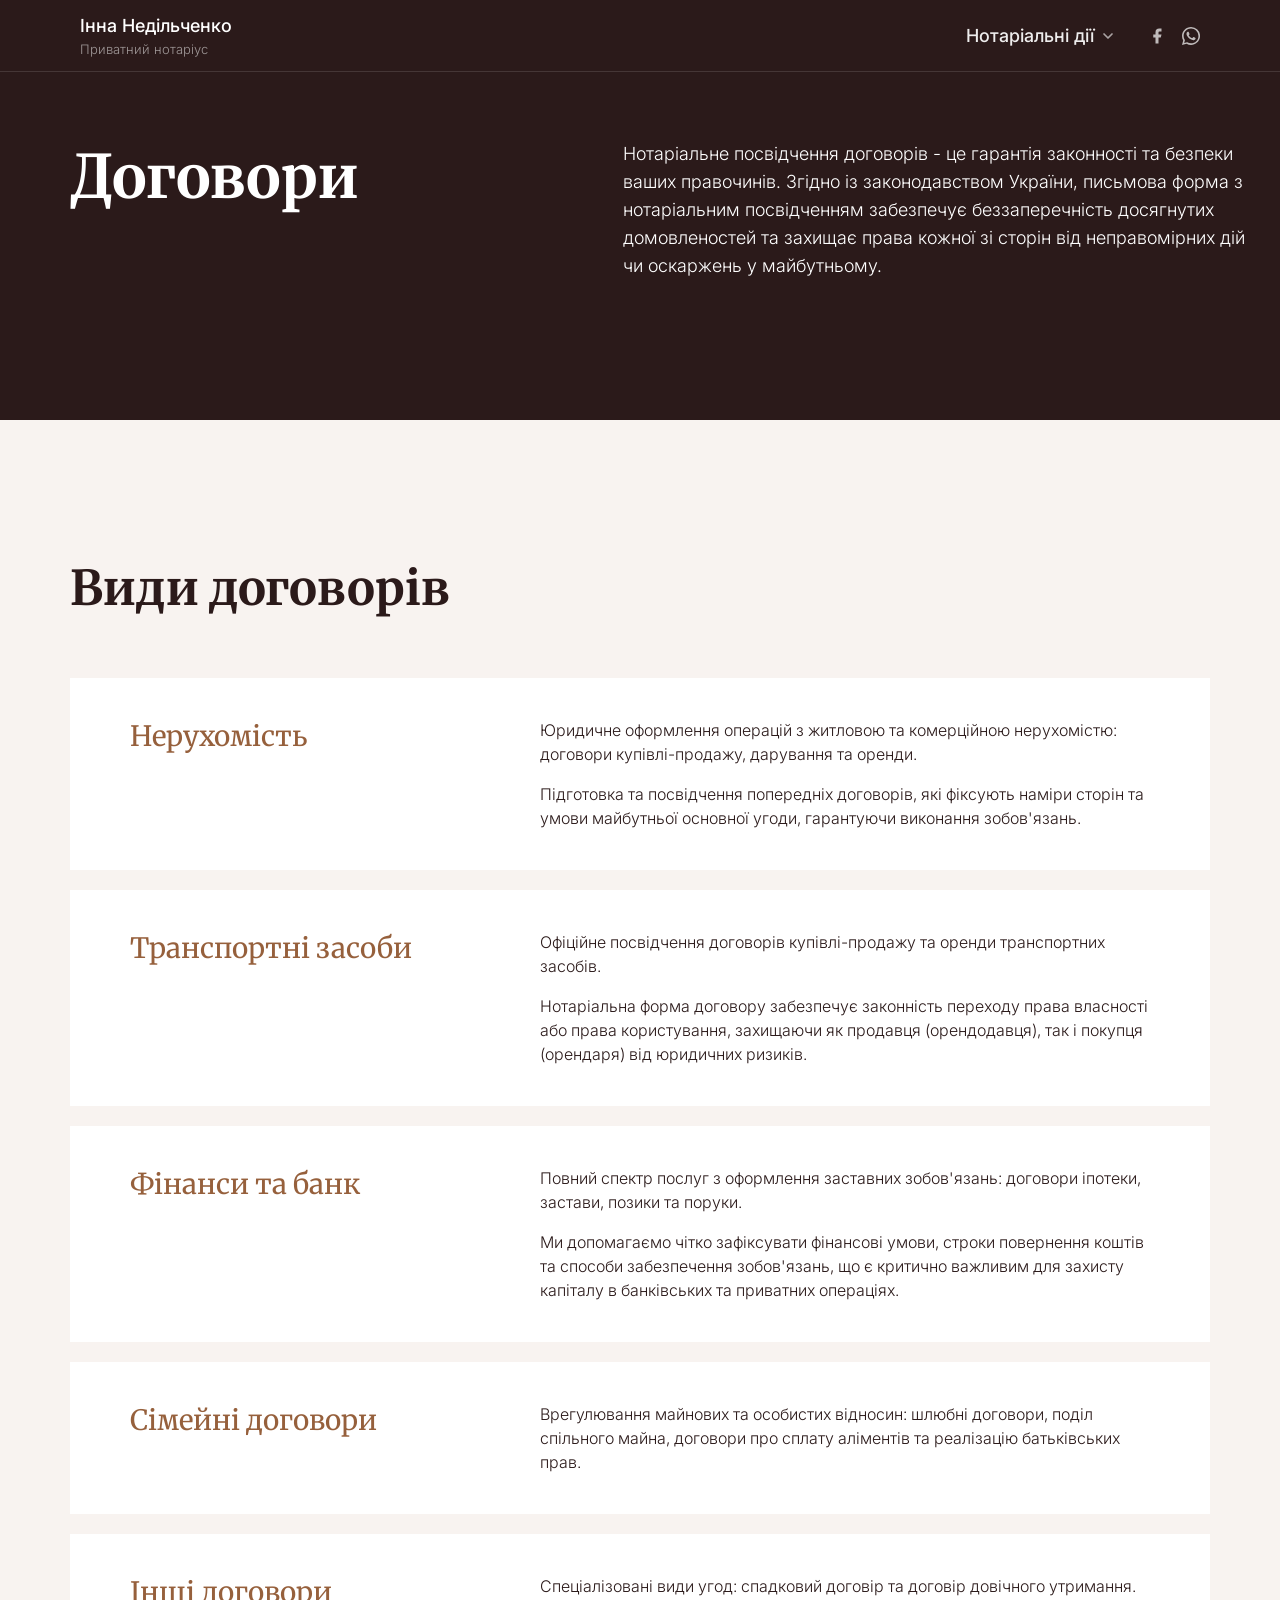
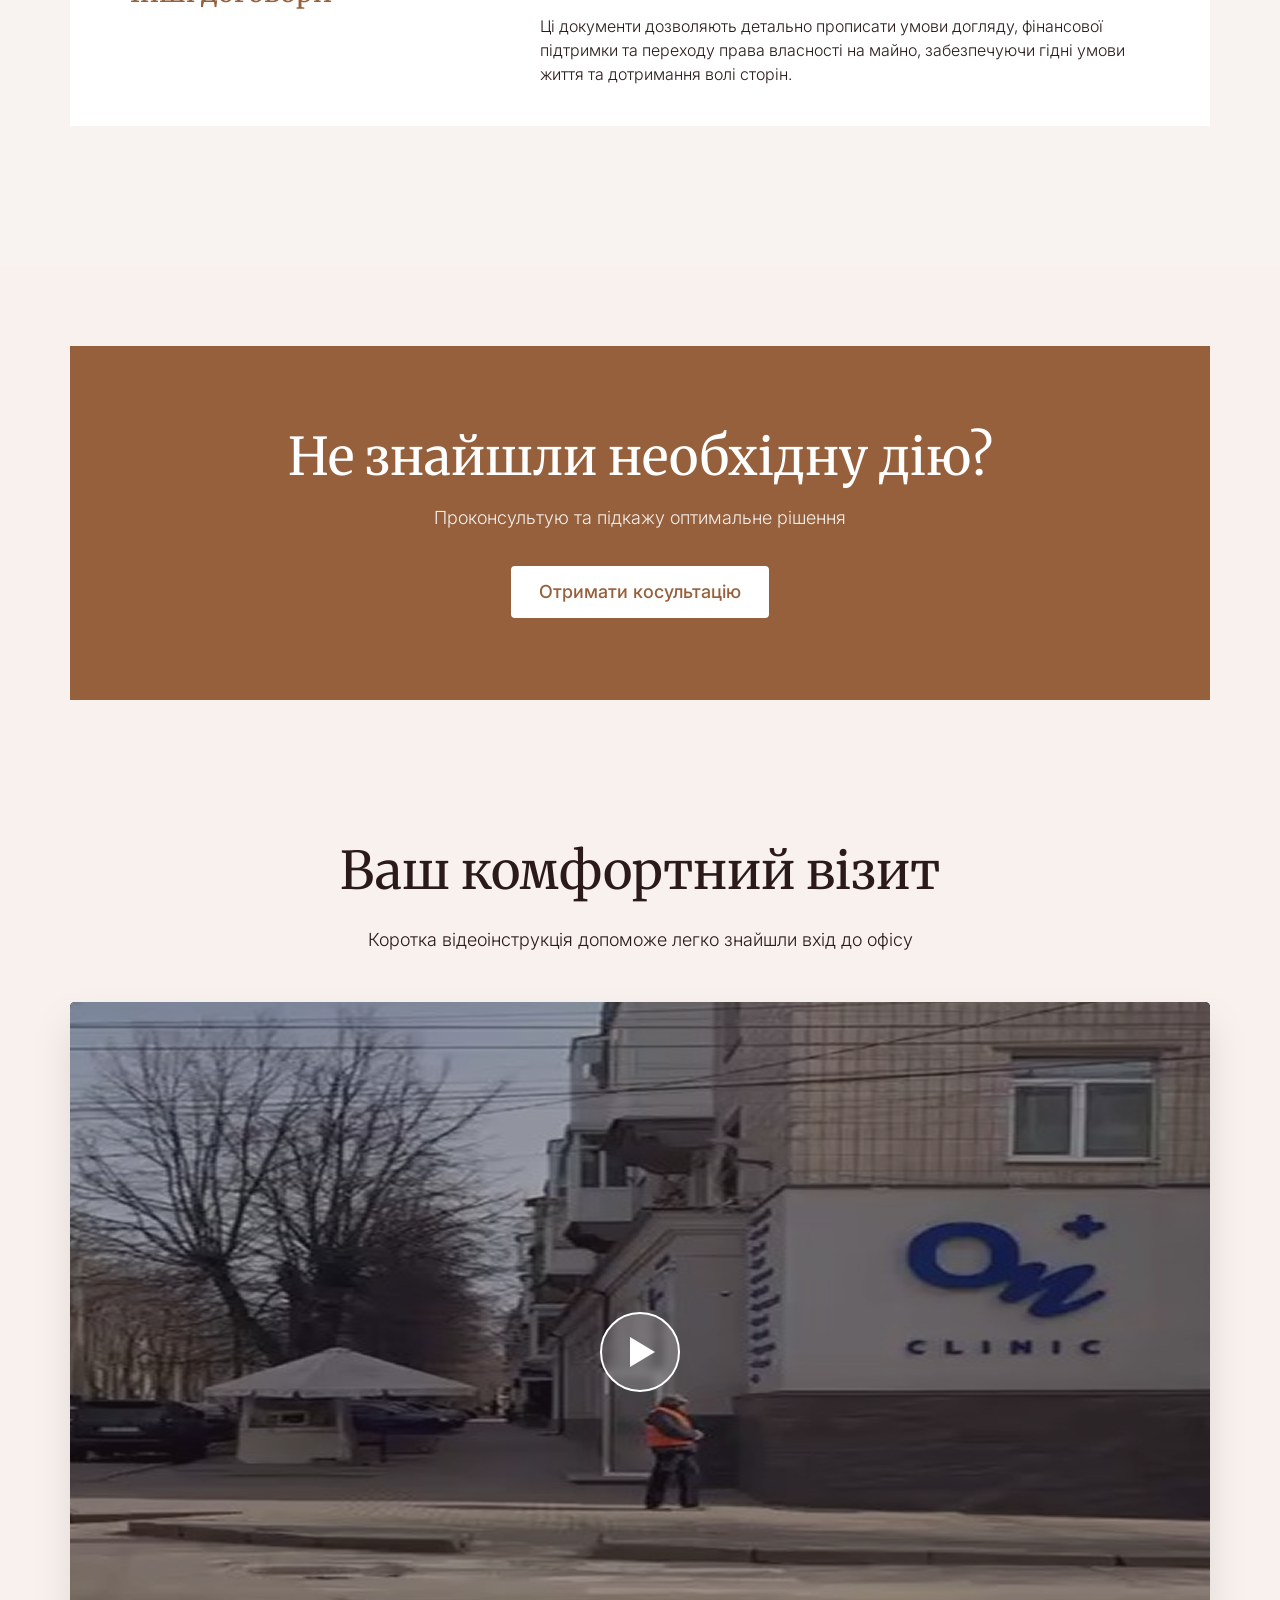
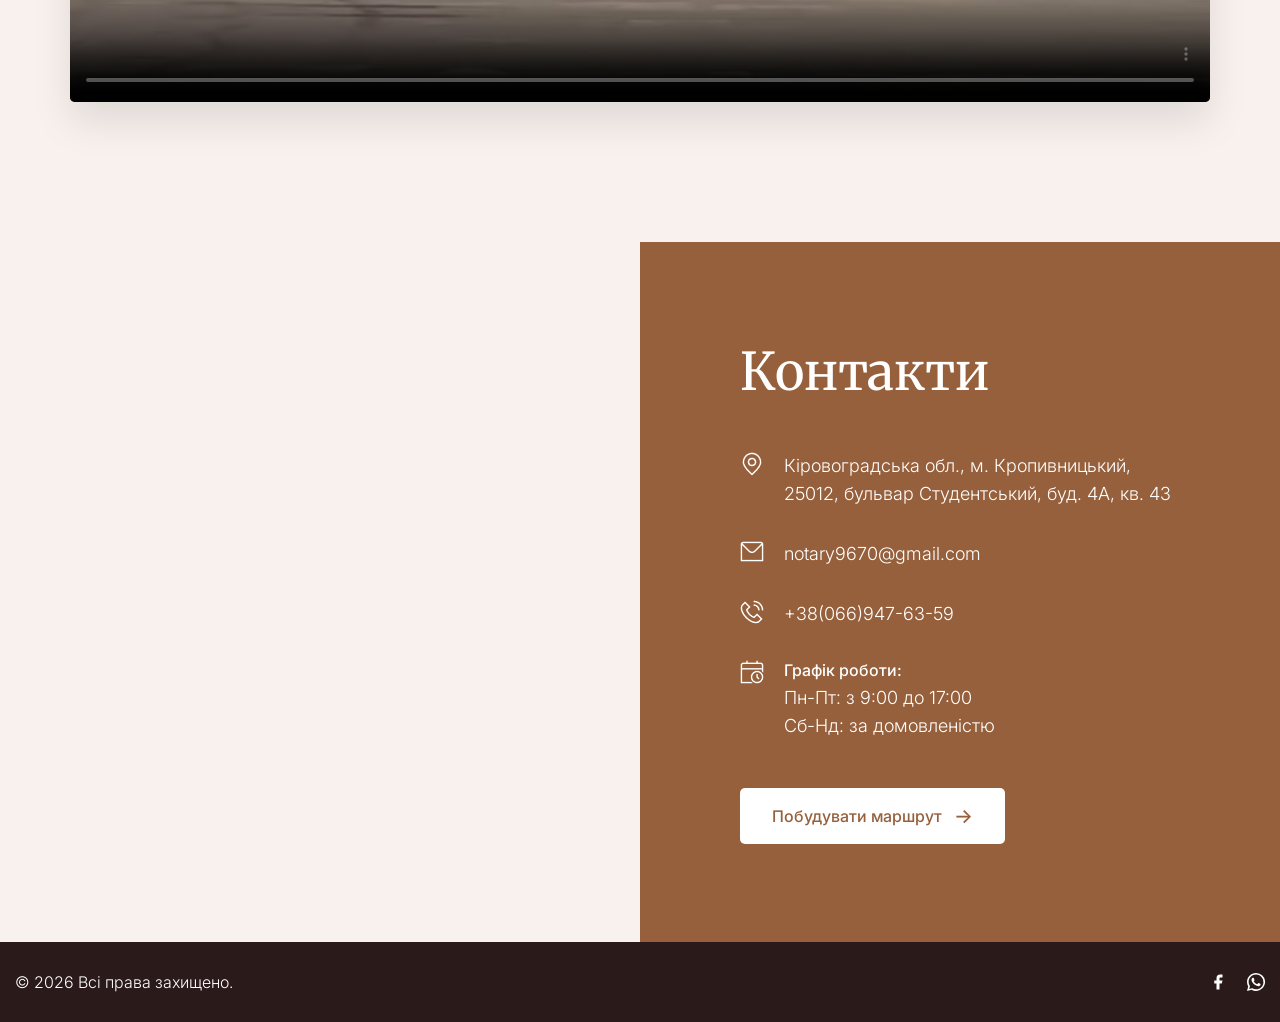
==== commit 36cca7be: "fix" ====
--- a/agreement.html
+++ b/agreement.html
@@ -65,7 +65,7 @@
     <!-- Mobile nav -->
     <nav class="mob-nav" id="mobNav" aria-hidden="true">
         <ul>
-            <li><a href="apostille.html">Апостиль</a></li>
+            <li><a href="heritage.html">Спадщина</a></li>
             <!--            <li><a href="business.html">Бізнес</a></li>-->
             <li><a href="dovirenist.html">Довіреність</a></li>
             <li><a href="agreement.html">Договори</a></li>
@@ -73,7 +73,7 @@
             <li><a href="displaced.html">Нотаріальна допомога для ВПО та громадян з ТОТ</a></li>
             <li><a href="missing.html">Опіка над майном особи, зниклої безвісти</a></li>
             <li><a href="registration.html">Реєстрація</a></li>
-            <li><a href="heritage.html">Спадщина</a></li>
+            <li><a href="apostille.html">Апостиль</a></li>
         </ul>
     </nav>
 </header>
--- a/style.css
+++ b/style.css
@@ -49,7 +49,6 @@
     height: 1px;
     background: rgba(255, 255, 255, 0.12); }
   .header__inner {
-    max-width: 1170px;
     margin: 0 auto;
     padding: 0 80px;
     height: 100%;
@@ -703,7 +702,7 @@
     padding-left: 18px;
     padding-right: 18px; } }
 .help {
-  padding: 100px 0 40px;
+  padding: 80px 0 40px;
   background-color: #F8F1EE; }
   .help__wrap {
     max-width: 1170px;
@@ -754,8 +753,11 @@
       transform: translateY(0); }
 
 @media (max-width: 768px) {
+  .service-list {
+    padding: 60px 0; }
+
   .help {
-    padding: 60px 0; }
+    padding: 20px 0; }
     .help__title {
       font-size: 32px;
       line-height: 40px; }
@@ -765,7 +767,7 @@
       width: 100%;
       max-width: 320px; } }
 .reviews {
-  padding: 100px 0 40px;
+  padding: 60px 0 40px;
   background-color: #F8F1EE; }
   .reviews__wrap {
     max-width: 1170px;
@@ -1039,7 +1041,6 @@
   background-color: #2B1A1A;
   width: 100%; }
   .footer__wrap {
-    max-width: 1170px;
     margin: 0 auto;
     padding: 0 15px; }
   .footer__container {
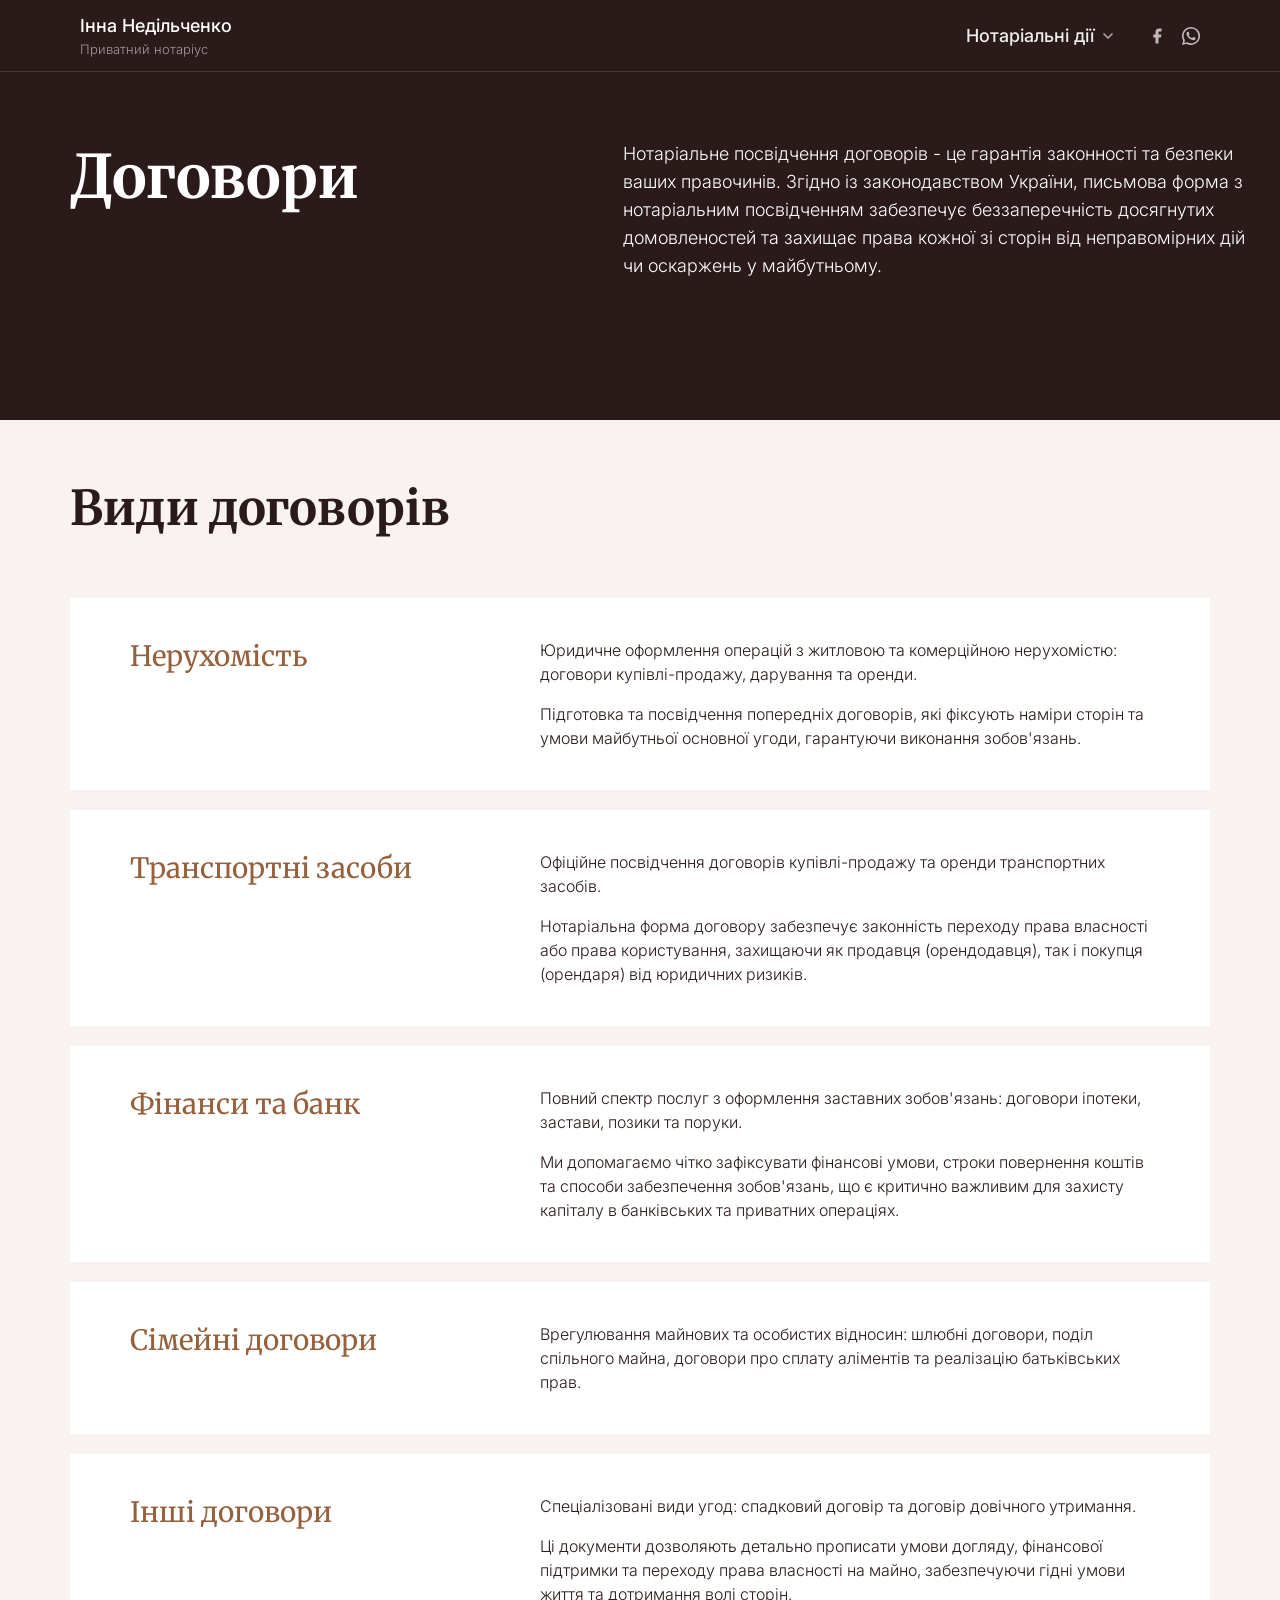
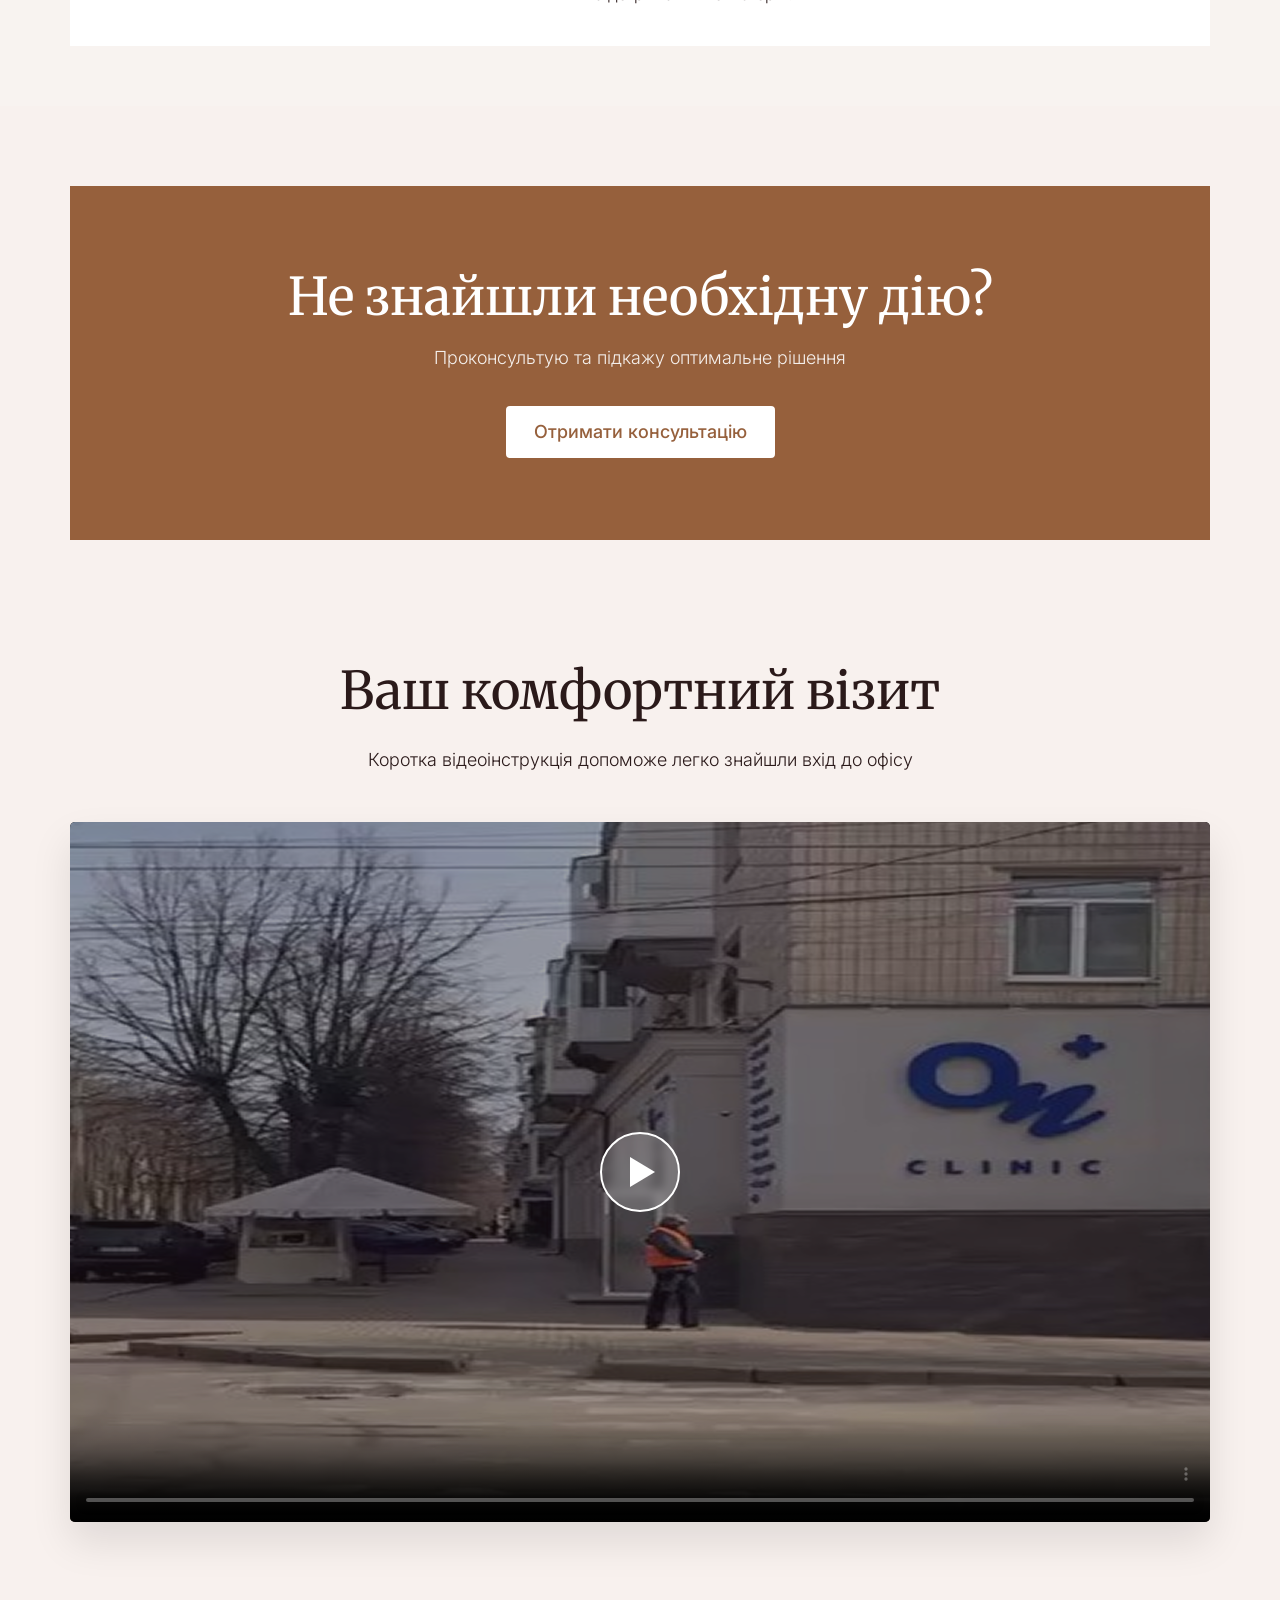
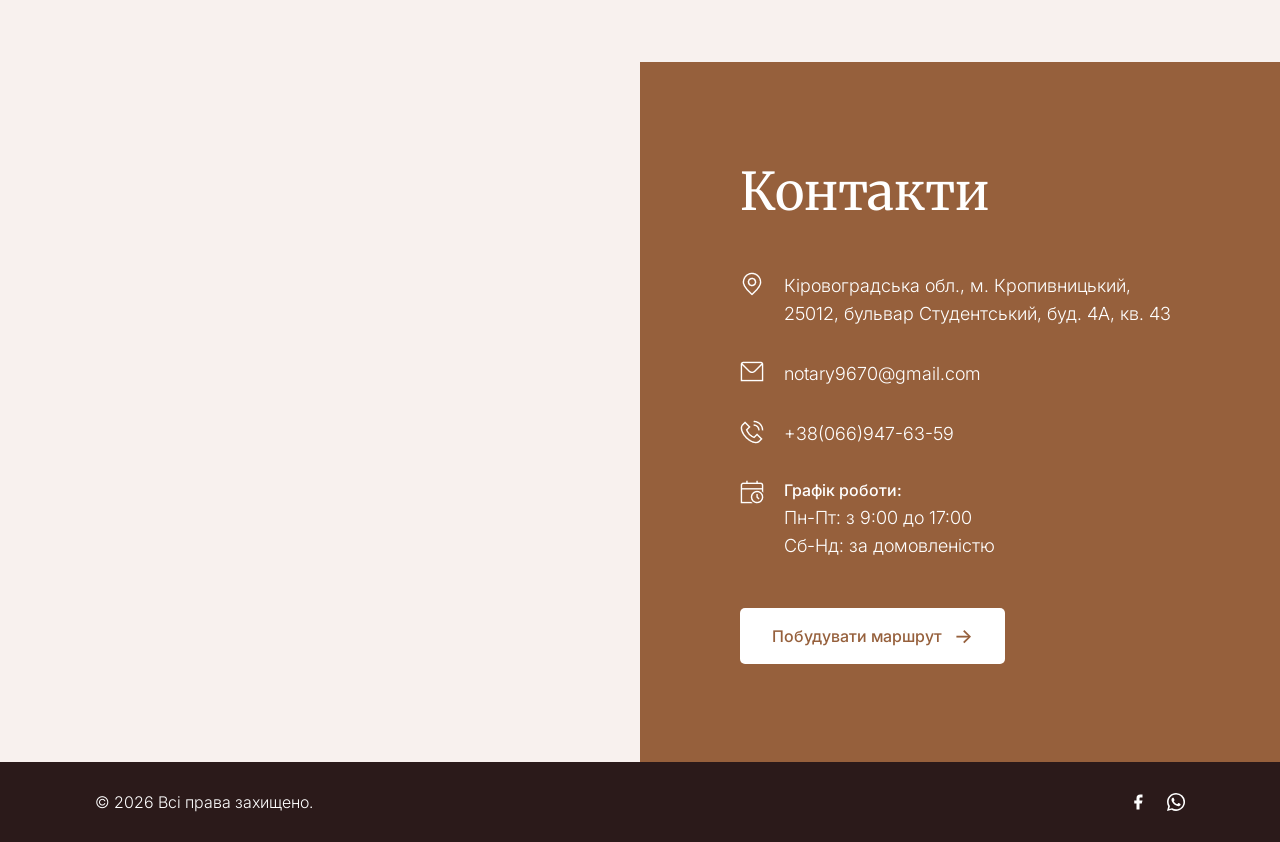
==== commit 27696a99: "fix" ====
--- a/agreement.html
+++ b/agreement.html
@@ -180,7 +180,7 @@
         <div class="help__card">
             <h2 class="help__title">Не знайшли необхідну дію?</h2>
             <p class="help__desc">Проконсультую та підкажу оптимальне рішення</p>
-            <button class="btn-primary js-modal help__btn">Отримати косультацію</button>
+            <button class="btn-primary js-modal help__btn">Отримати консультацію</button>
         </div>
     </div>
 </section>
--- a/style.css
+++ b/style.css
@@ -863,7 +863,7 @@
     font-size: 16px; }
 
 .visit {
-  padding: 100px 0 140px;
+  padding: 80px 0 140px;
   background-color: #F8F1EE; }
   .visit__wrap {
     max-width: 1170px;
@@ -946,7 +946,7 @@
     line-height: 44px; } }
 @media (max-width: 768px) {
   .visit {
-    padding: 60px 0; }
+    padding: 80px 0; }
     .visit__video-container {
       height: 300px; } }
 .contacts {
@@ -1047,7 +1047,8 @@
     display: flex;
     justify-content: space-between;
     align-items: center;
-    height: 80px; }
+    height: 80px;
+    padding: 0 80px; }
   .footer__copy {
     font-family: 'Inter', sans-serif;
     font-weight: 300;
@@ -1123,7 +1124,7 @@
       line-height: 52px; } }
 .service-list {
   background-color: #F8F3F0;
-  padding: 140px 0; }
+  padding: 60px 0; }
   .service-list__wrap {
     max-width: 1170px;
     margin: 0 auto;
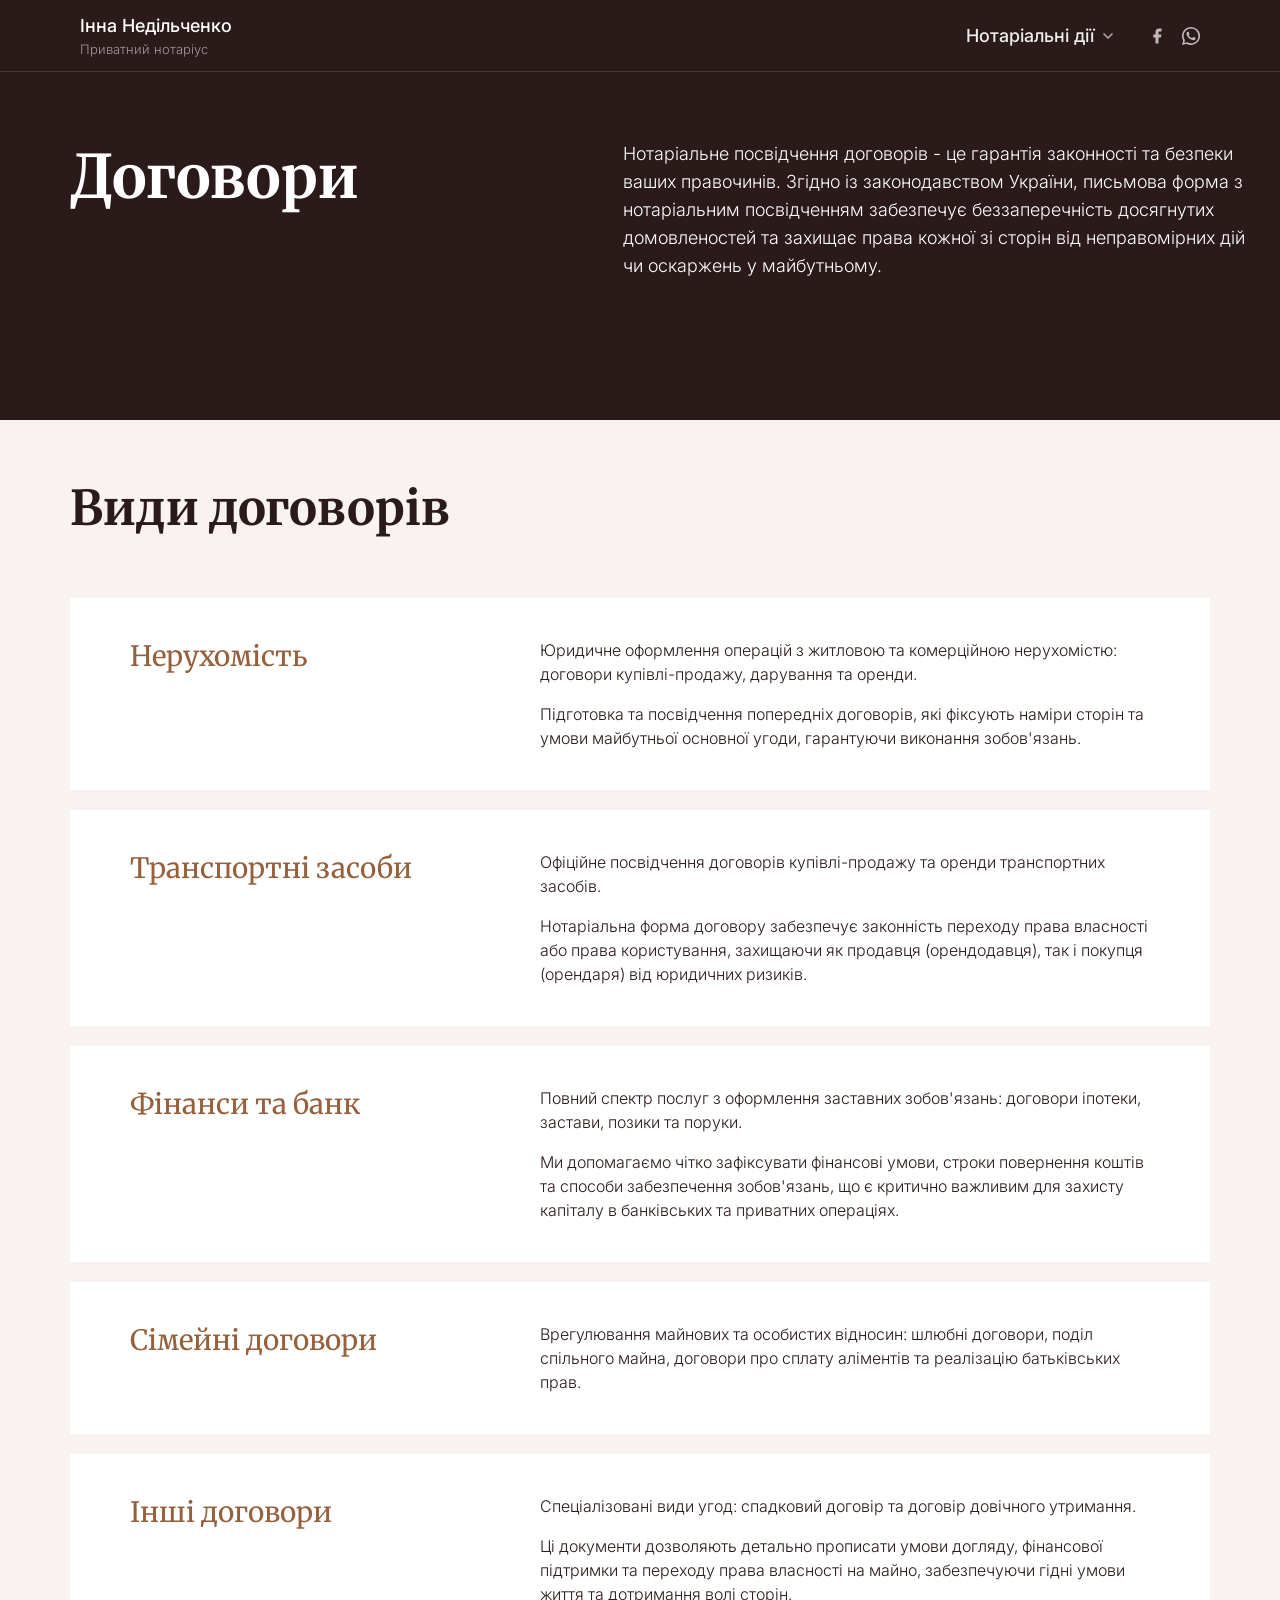
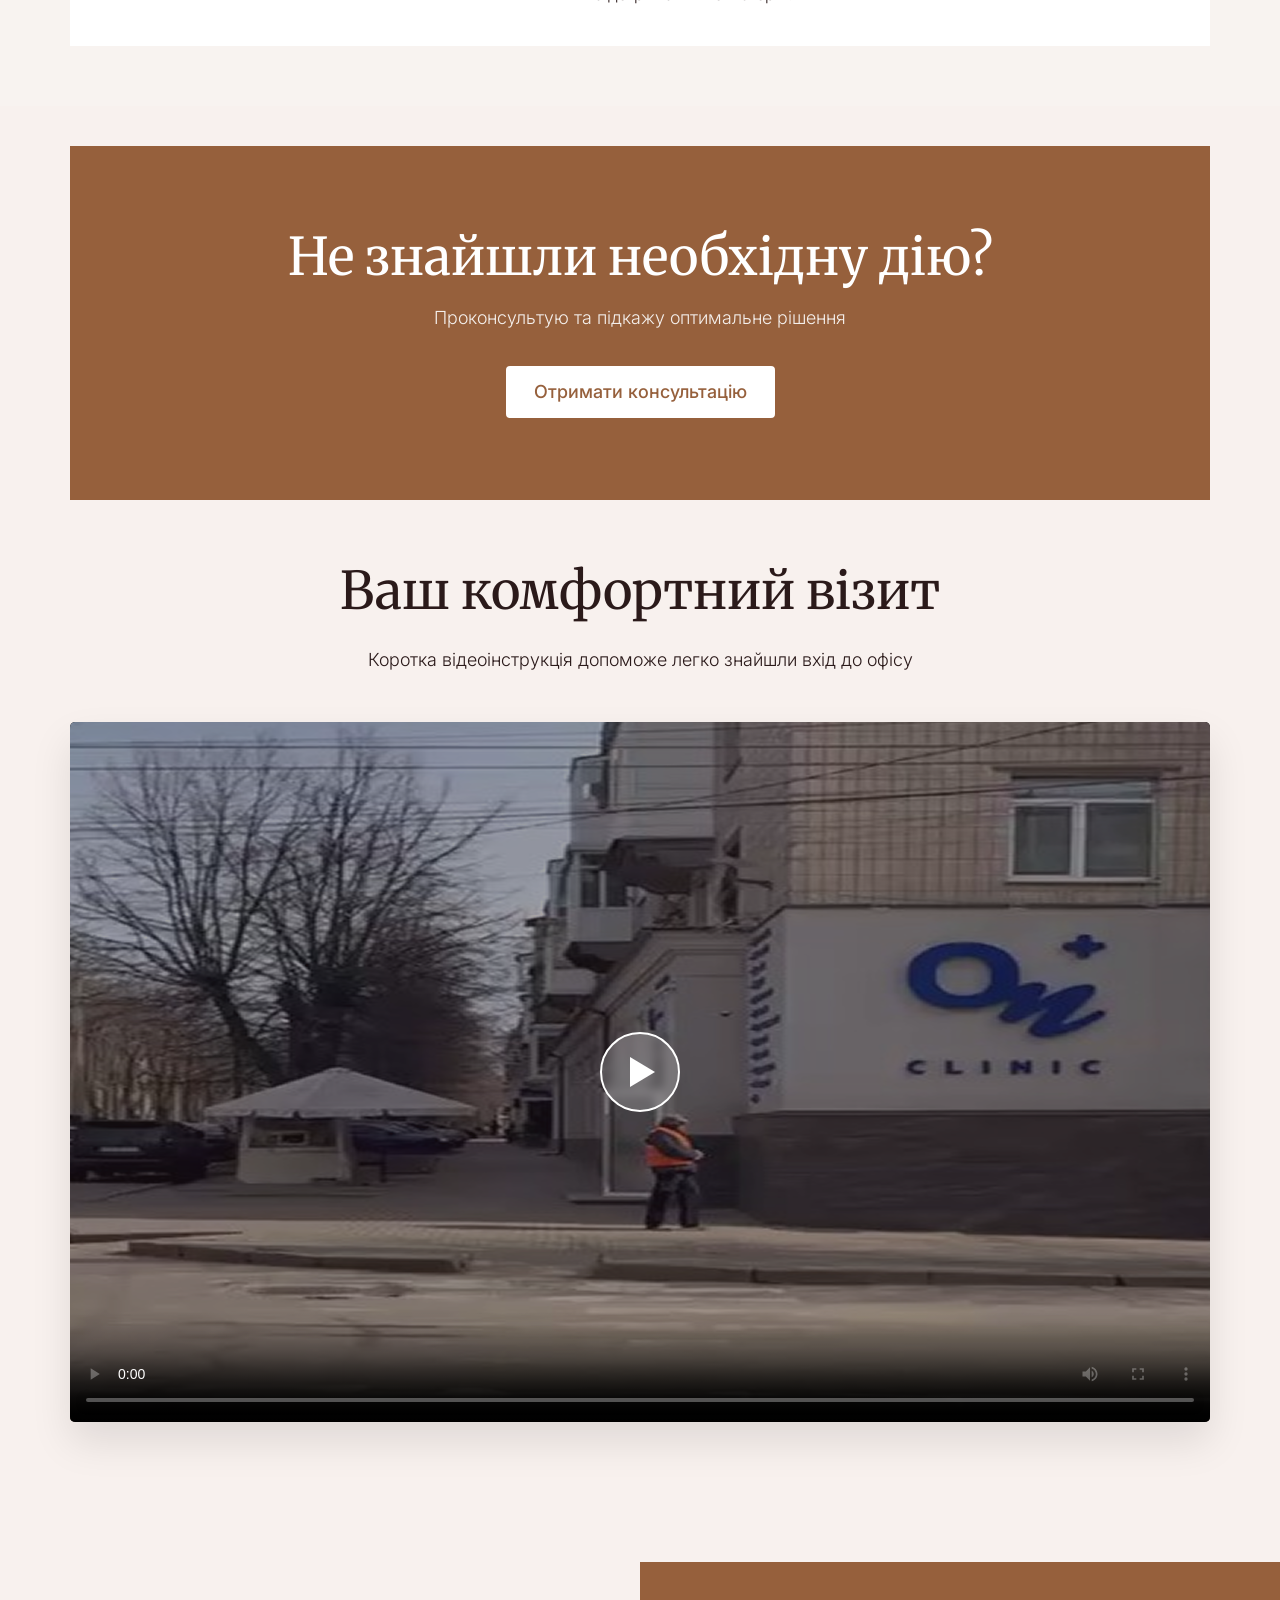
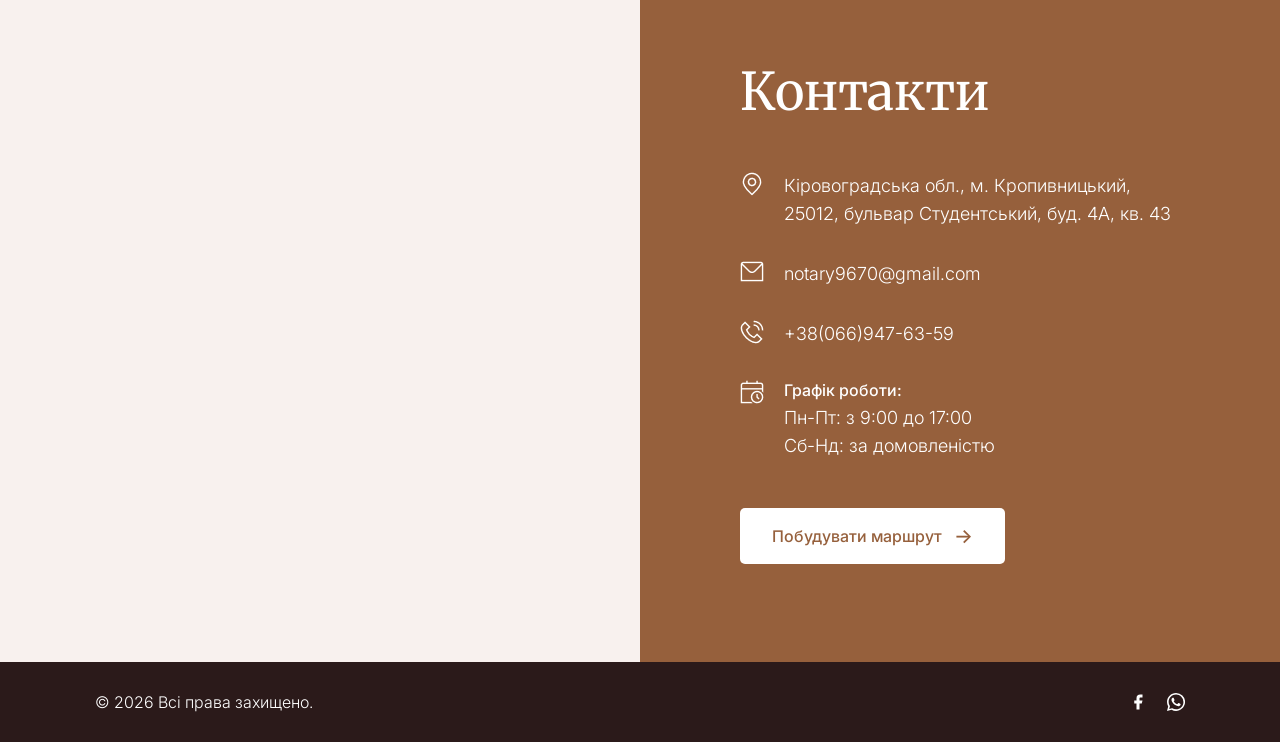
==== commit 82a5ddc1: "fix" ====
--- a/agreement.html
+++ b/agreement.html
@@ -4,7 +4,23 @@
     <meta charset="UTF-8">
     <meta name="viewport" content="width=device-width, initial-scale=1.0">
     <title>Договори</title>
+    <meta name="description" content="Приватний нотаріус у Кропивницькому. Оформлення договорів, спадщини, довіреностей, заяв, завірення документів та допомога для ВПО. Швидко та надійно.">
+    <meta name="keywords" content="нотаріус Кропивницький, спадщина, договори, заяви, реєстрація бізнесу, ВПО допомога, оформлення спадщини Кропивницький, договір купівлі продажу нотаріус Кропивницький, завірення документів Кропивницький, довіреність нотаріус Кропивницький, заповіт нотаріус Кропивницький, згода на виїзд дитини Кропивницький, нотаріус поруч Кропивницький, нотаріус центр Кропивницький">
     <link rel="icon" href="img/favicon.png" type="image/png">
+
+    <meta property="og:type" content="website">
+    <meta property="og:url" content="https://notary-nedilchenko.com.ua/">
+    <meta property="og:title" content="Недільченко І. С. — Приватний нотаріус">
+    <meta property="og:description" content="Професійні нотаріальні послуги у Кропивницькому: спадщина, договори, довіреності. Запис за телефоном.">
+
+    <meta property="og:image" content="https://notary-nedilchenko.com.ua/img/preview.JPG">
+    <meta property="og:image:width" content="1200">
+    <meta property="og:image:height" content="630">
+
+    <meta name="twitter:card" content="summary_large_image">
+    <meta name="twitter:title" content="Недільченко І. С. — Приватний нотаріус">
+    <meta name="twitter:image" content="https://notary-nedilchenko.com.ua/img/preview.JPG">
+
     <link rel="preconnect" href="https://fonts.googleapis.com">
     <link rel="preconnect" href="https://fonts.gstatic.com" crossorigin>
     <link href="https://fonts.googleapis.com/css2?family=Inter:wght@300;400;500;600&family=Merriweather:wght@400;700&display=swap" rel="stylesheet">
--- a/style.css
+++ b/style.css
@@ -220,12 +220,12 @@
     z-index: 1;
     max-width: 1170px;
     margin: 0 auto;
-    padding: 80px 80px 80px;
+    padding: 60px 80px 60px;
     width: 100%;
     display: grid;
     grid-template-columns: 1fr auto;
     align-items: center;
-    gap: 80px; }
+    gap: 48px; }
   .hero__text {
     display: flex;
     flex-direction: column;
@@ -538,7 +538,7 @@
     line-height: 30px; } }
 .srv {
   background: #F8F1EE;
-  padding: 140px 0 40px; }
+  padding: 60px 0 40px; }
   .srv__wrap {
     max-width: 1170px;
     margin: 0 auto;
@@ -702,7 +702,7 @@
     padding-left: 18px;
     padding-right: 18px; } }
 .help {
-  padding: 80px 0 40px;
+  padding: 40px 0 40px;
   background-color: #F8F1EE; }
   .help__wrap {
     max-width: 1170px;
@@ -767,7 +767,7 @@
       width: 100%;
       max-width: 320px; } }
 .reviews {
-  padding: 60px 0 40px;
+  padding: 30px 0 30px;
   background-color: #F8F1EE; }
   .reviews__wrap {
     max-width: 1170px;
@@ -775,6 +775,7 @@
     padding: 0 15px; }
   .reviews__title {
     font-family: 'Merriweather', serif;
+    font-weight: 400;
     font-size: 52px;
     line-height: 64px;
     color: #2B1A1A;
@@ -863,7 +864,7 @@
     font-size: 16px; }
 
 .visit {
-  padding: 80px 0 140px;
+  padding: 20px 0 140px;
   background-color: #F8F1EE; }
   .visit__wrap {
     max-width: 1170px;
@@ -1074,6 +1075,13 @@
       transform: translateY(-2px); }
 
 @media (max-width: 576px) {
+  .visit {
+    padding: 40px 0; }
+
+  .reviews__title {
+    font-size: 32px;
+    line-height: 34px; }
+
   .footer__container {
     flex-direction: column;
     justify-content: center;
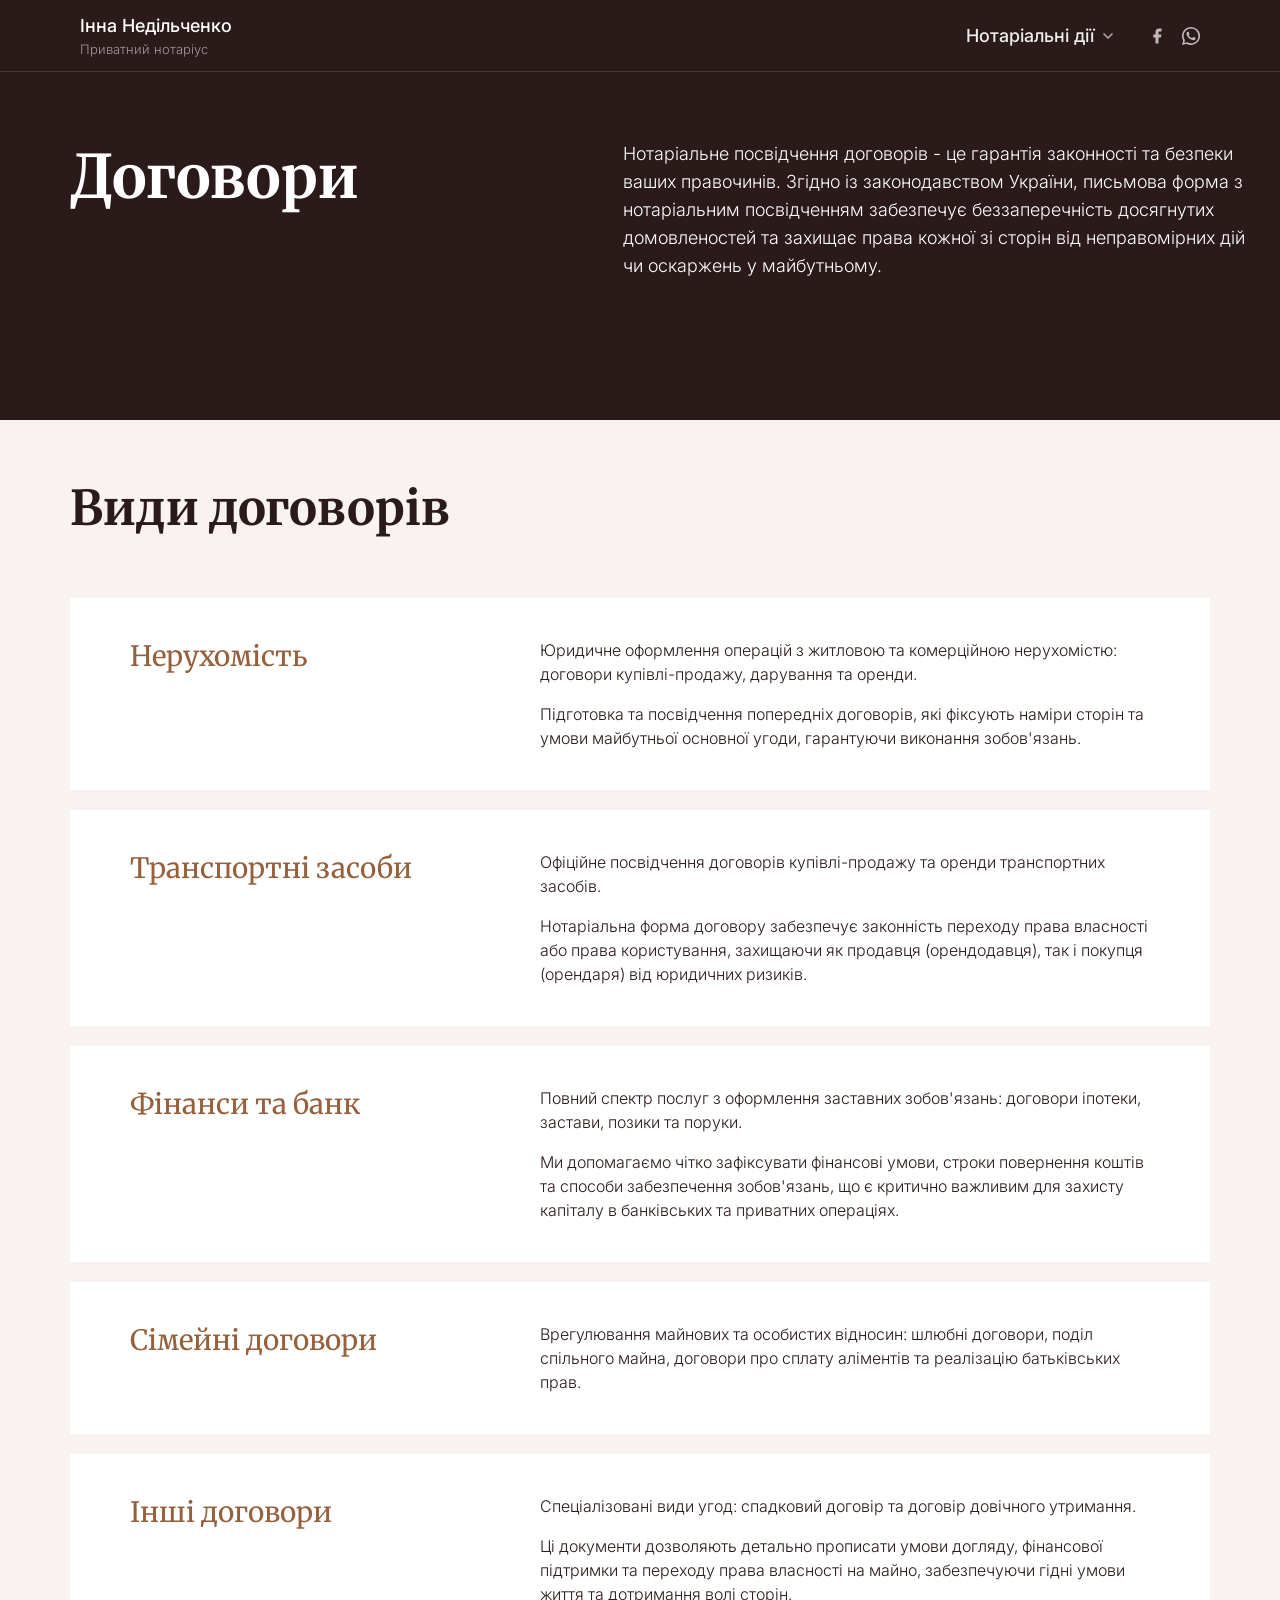
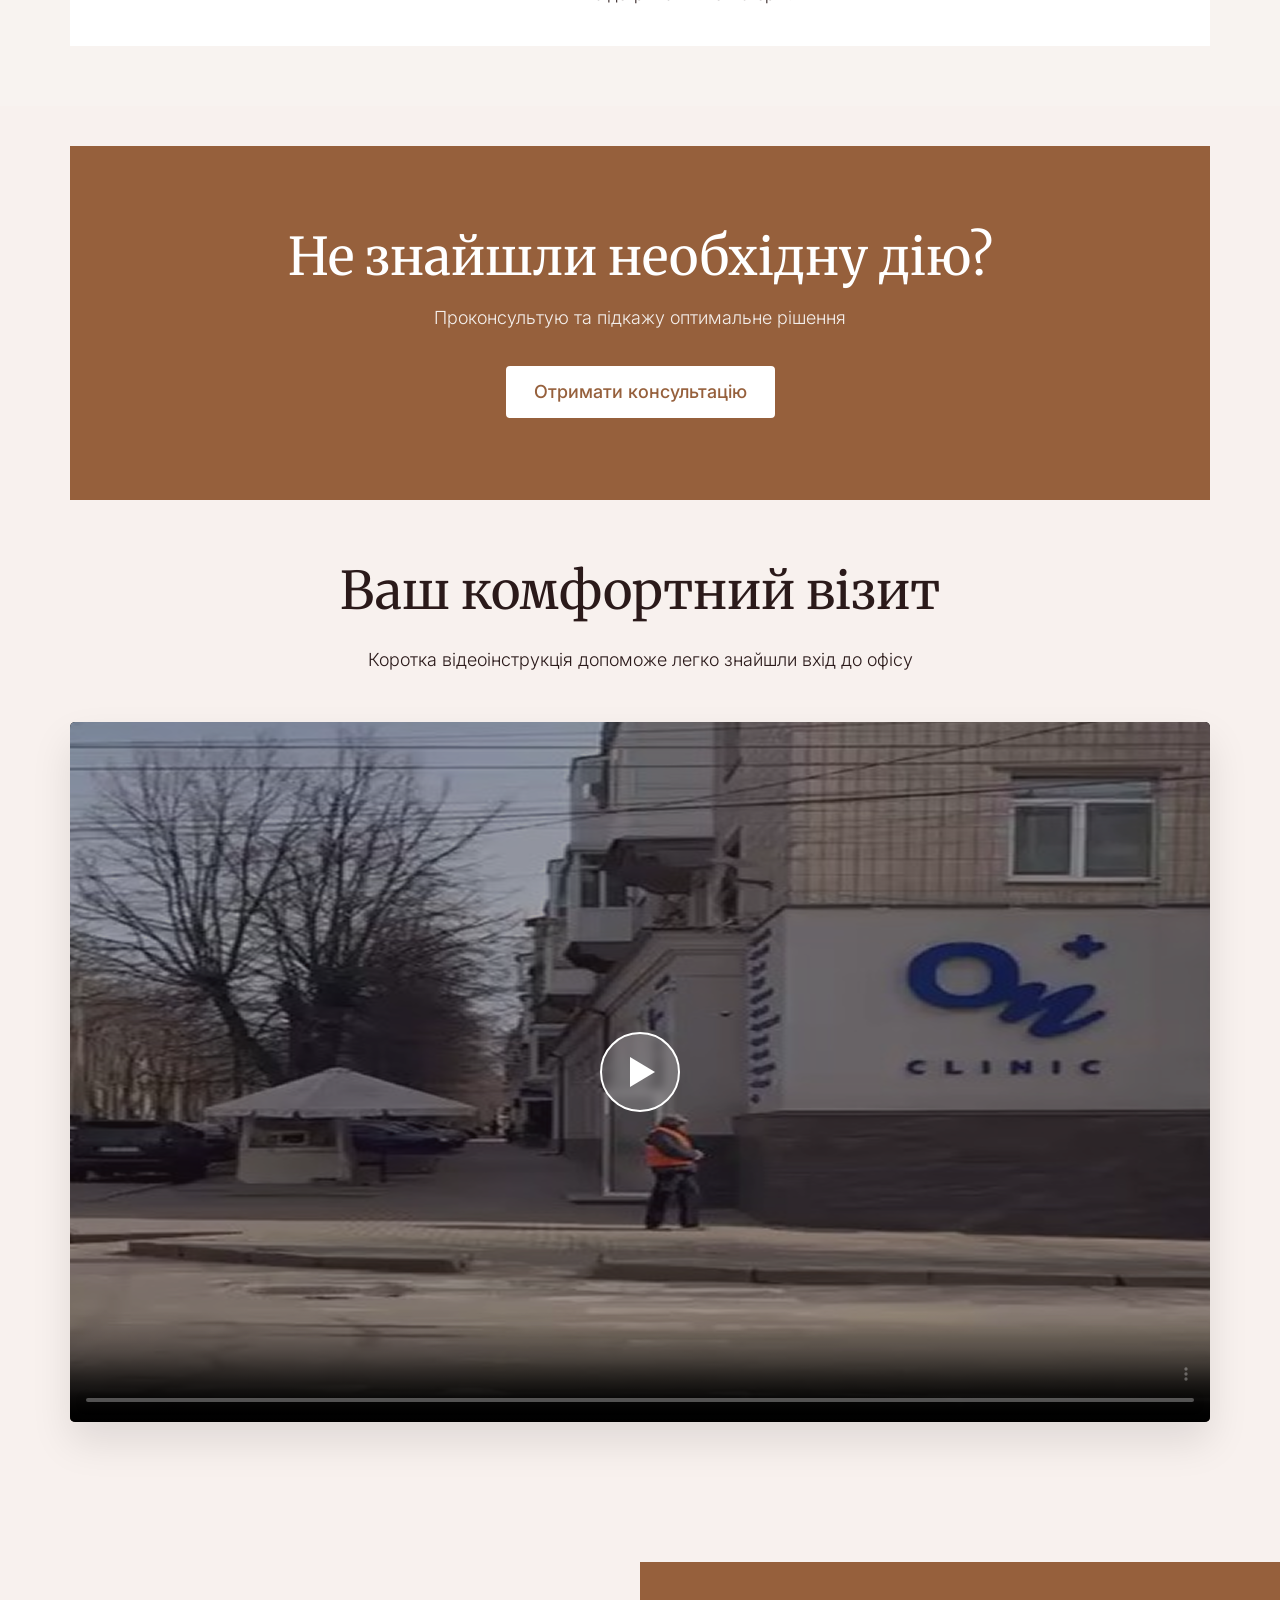
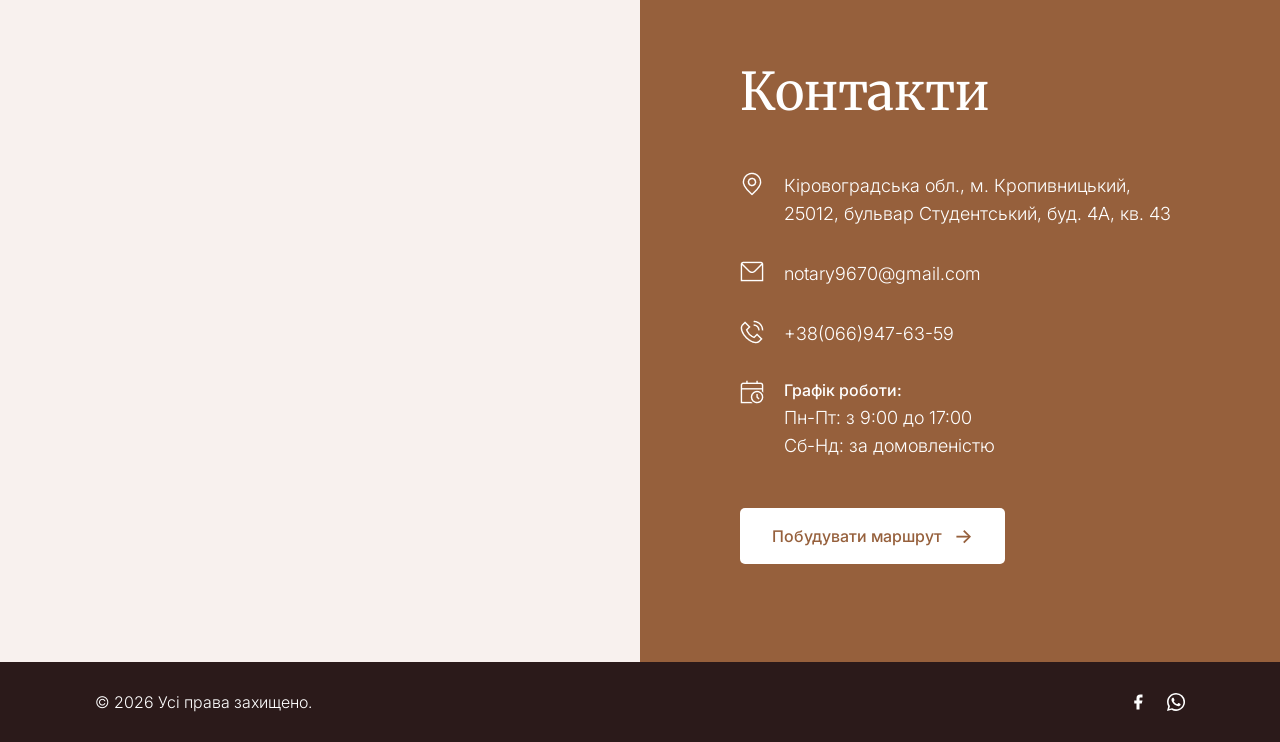
==== commit f4fc68fc: "fix" ====
--- a/agreement.html
+++ b/agreement.html
@@ -292,7 +292,7 @@
 <footer class="footer">
     <div class="footer__wrap">
         <div class="footer__container">
-            <p class="footer__copy">© 2026 Всі права захищено.</p>
+            <p class="footer__copy">© 2026 Усі права захищено.</p>
 
             <div class="footer__socials">
                 <a href="https://www.facebook.com/share/17Hc3R3SxB/?mibextid=wwXIfr" class="footer__soc" aria-label="Facebook" target="_blank" rel="noopener">
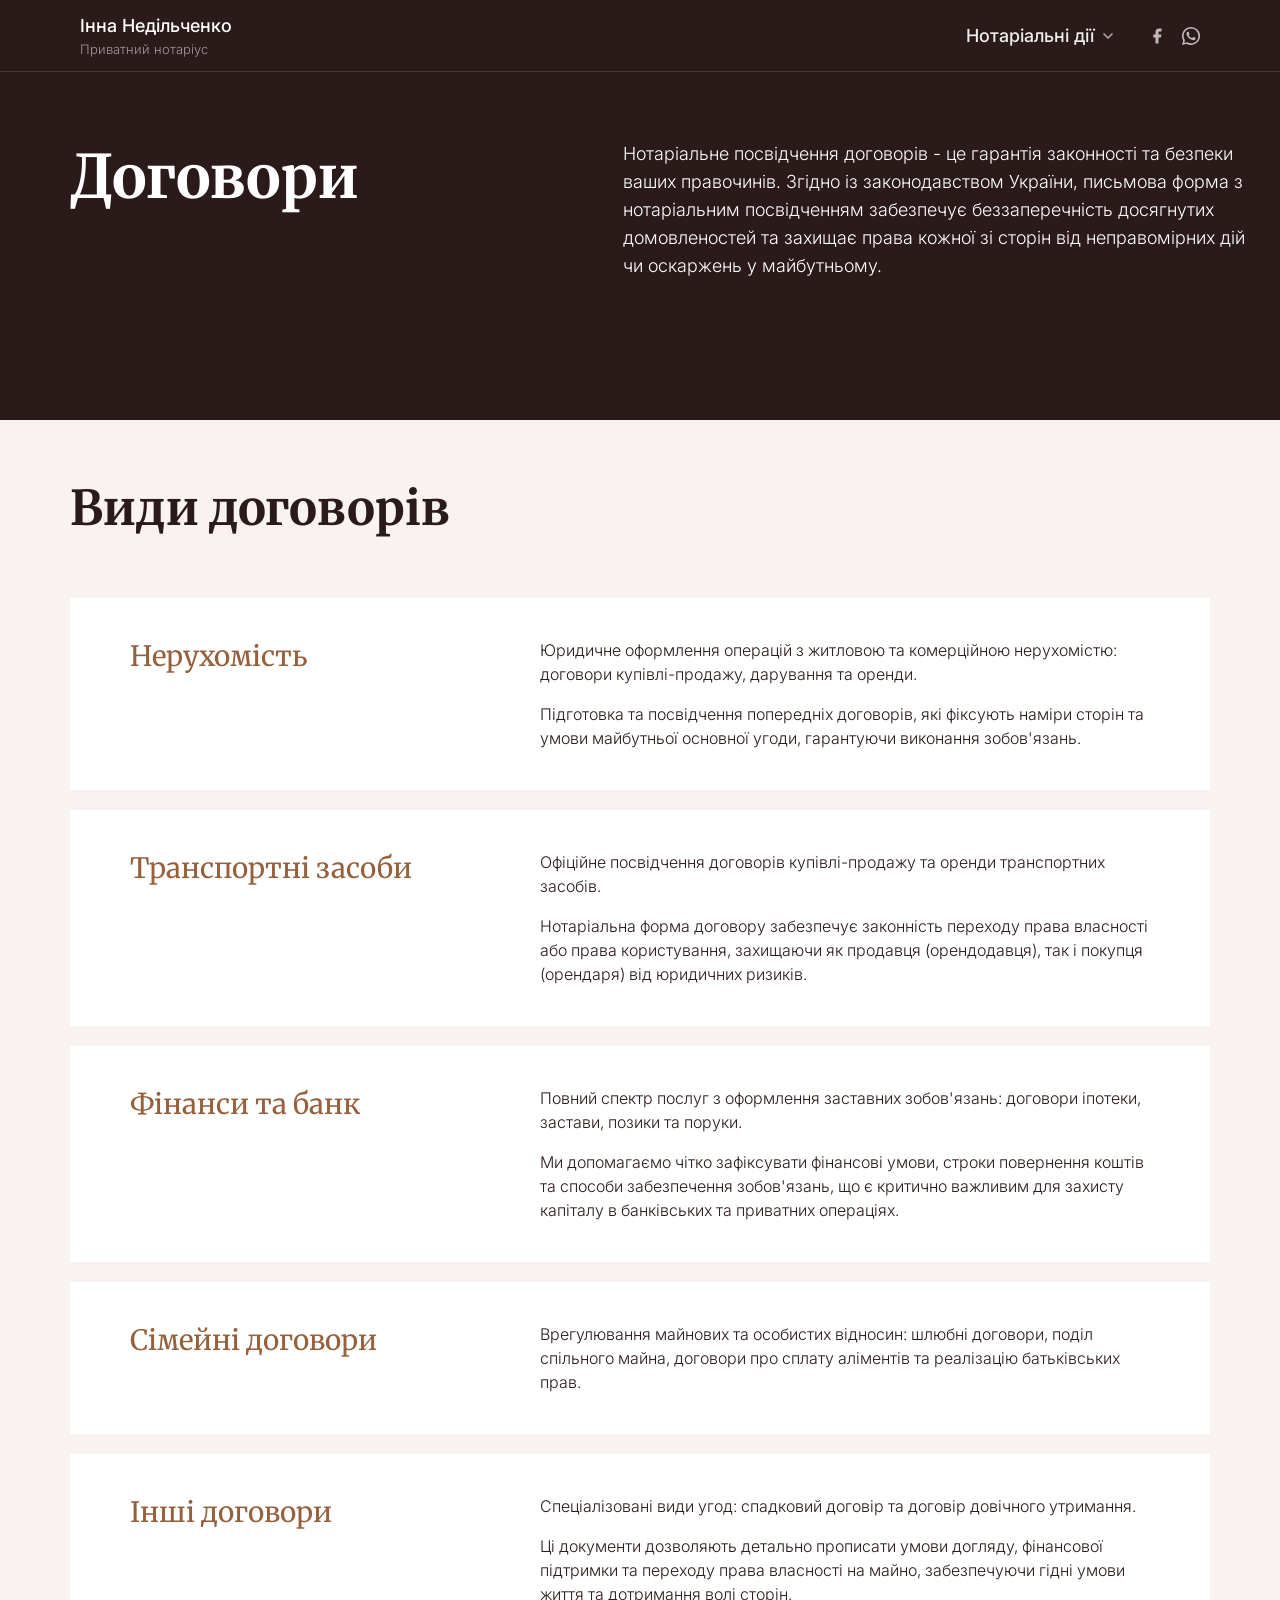
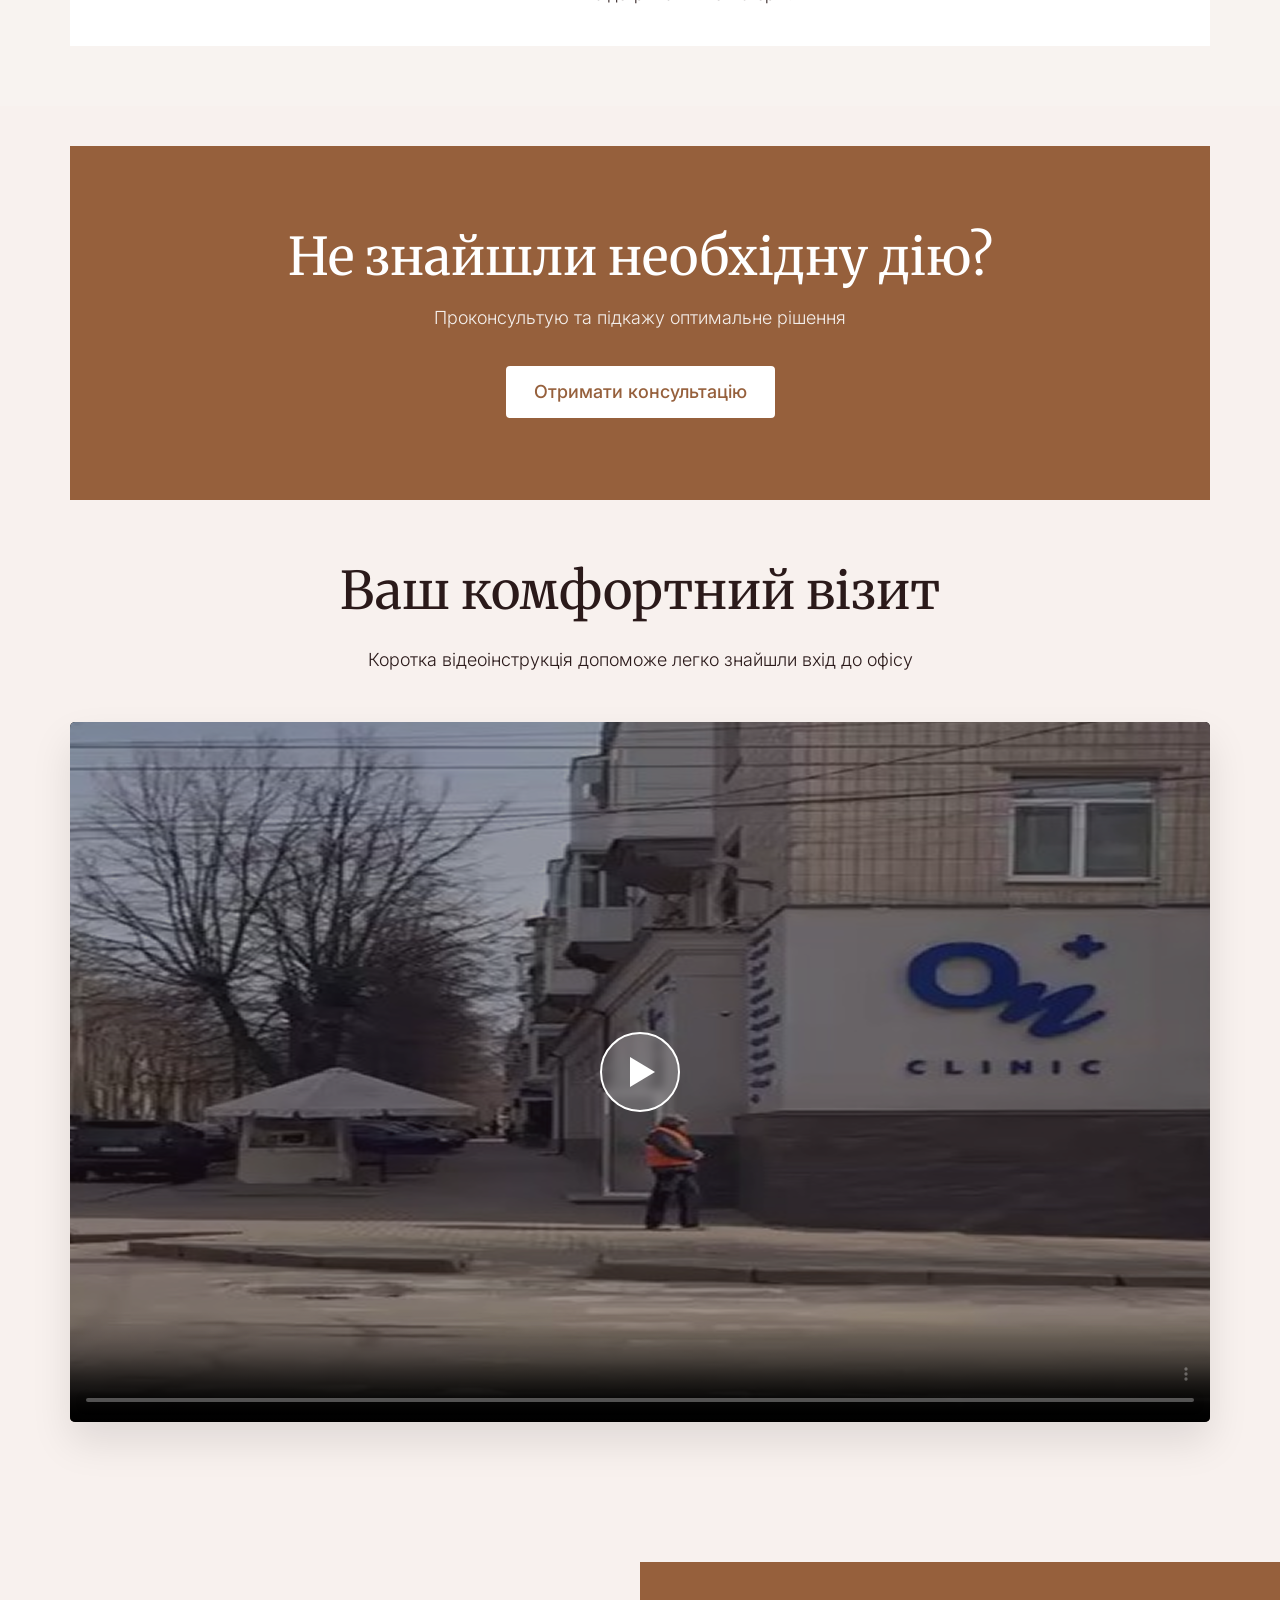
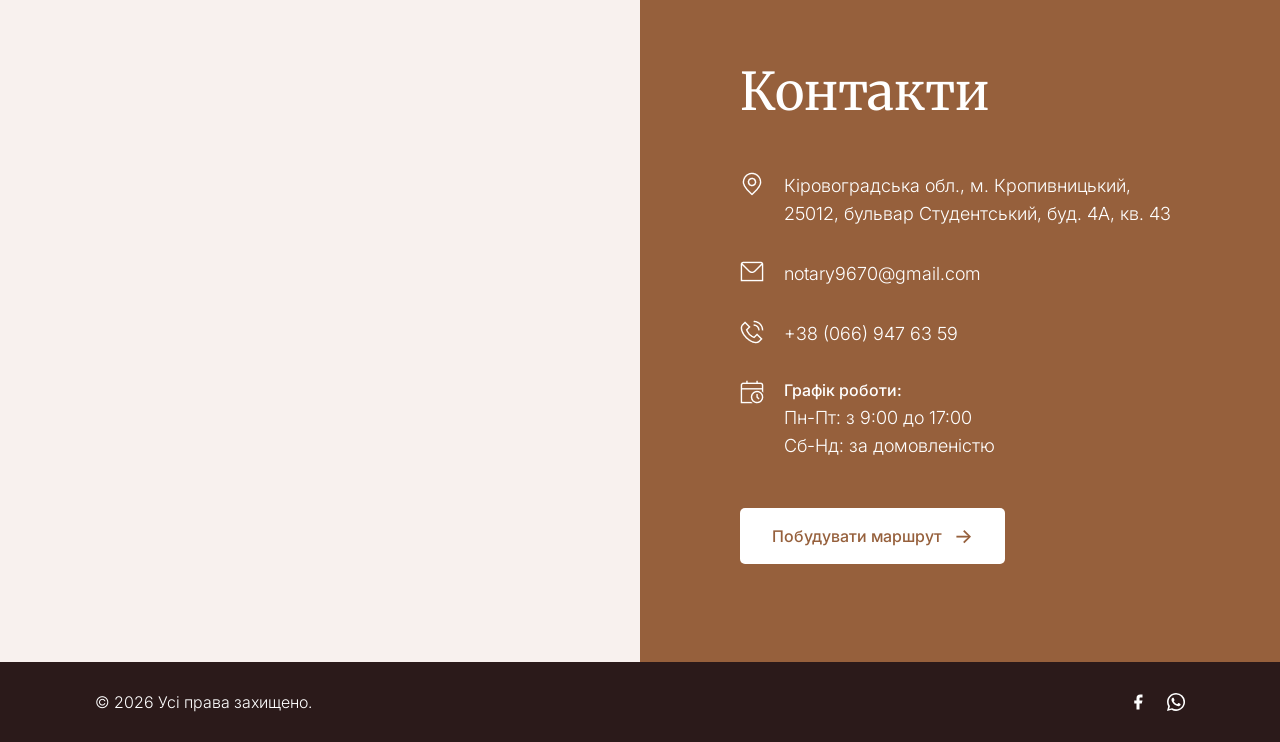
==== commit 92f2bf1e: "fix" ====
--- a/agreement.html
+++ b/agreement.html
@@ -10,15 +10,15 @@
 
     <meta property="og:type" content="website">
     <meta property="og:url" content="https://notary-nedilchenko.com.ua/">
-    <meta property="og:title" content="Недільченко І. С. — Приватний нотаріус">
-    <meta property="og:description" content="Професійні нотаріальні послуги у Кропивницькому: спадщина, договори, довіреності. Запис за телефоном.">
+    <meta property="og:title" content="Недільченко І.С. — Приватний нотаріус">
+    <meta property="og:description" content="Професійні нотаріальні дії у Кропивницькому: бізнес, спадщина, договори, довіреності. Запис за телефоном.">
 
     <meta property="og:image" content="https://notary-nedilchenko.com.ua/img/preview.JPG">
     <meta property="og:image:width" content="1200">
     <meta property="og:image:height" content="630">
 
     <meta name="twitter:card" content="summary_large_image">
-    <meta name="twitter:title" content="Недільченко І. С. — Приватний нотаріус">
+    <meta name="twitter:title" content="Недільченко І.С. — Приватний нотаріус">
     <meta name="twitter:image" content="https://notary-nedilchenko.com.ua/img/preview.JPG">
 
     <link rel="preconnect" href="https://fonts.googleapis.com">
@@ -263,7 +263,7 @@
                     <div class="contacts__icon-box">
                         <img src="img/contacts__icon-3.png" alt="Телефон">
                     </div>
-                    <a href="tel:+380669476359" class="contacts__link">+38(066)947-63-59</a>
+                    <a href="tel:+380669476359" class="contacts__link">+38 (066) 947 63 59</a>
                 </li>
 
                 <li class="contacts__item">
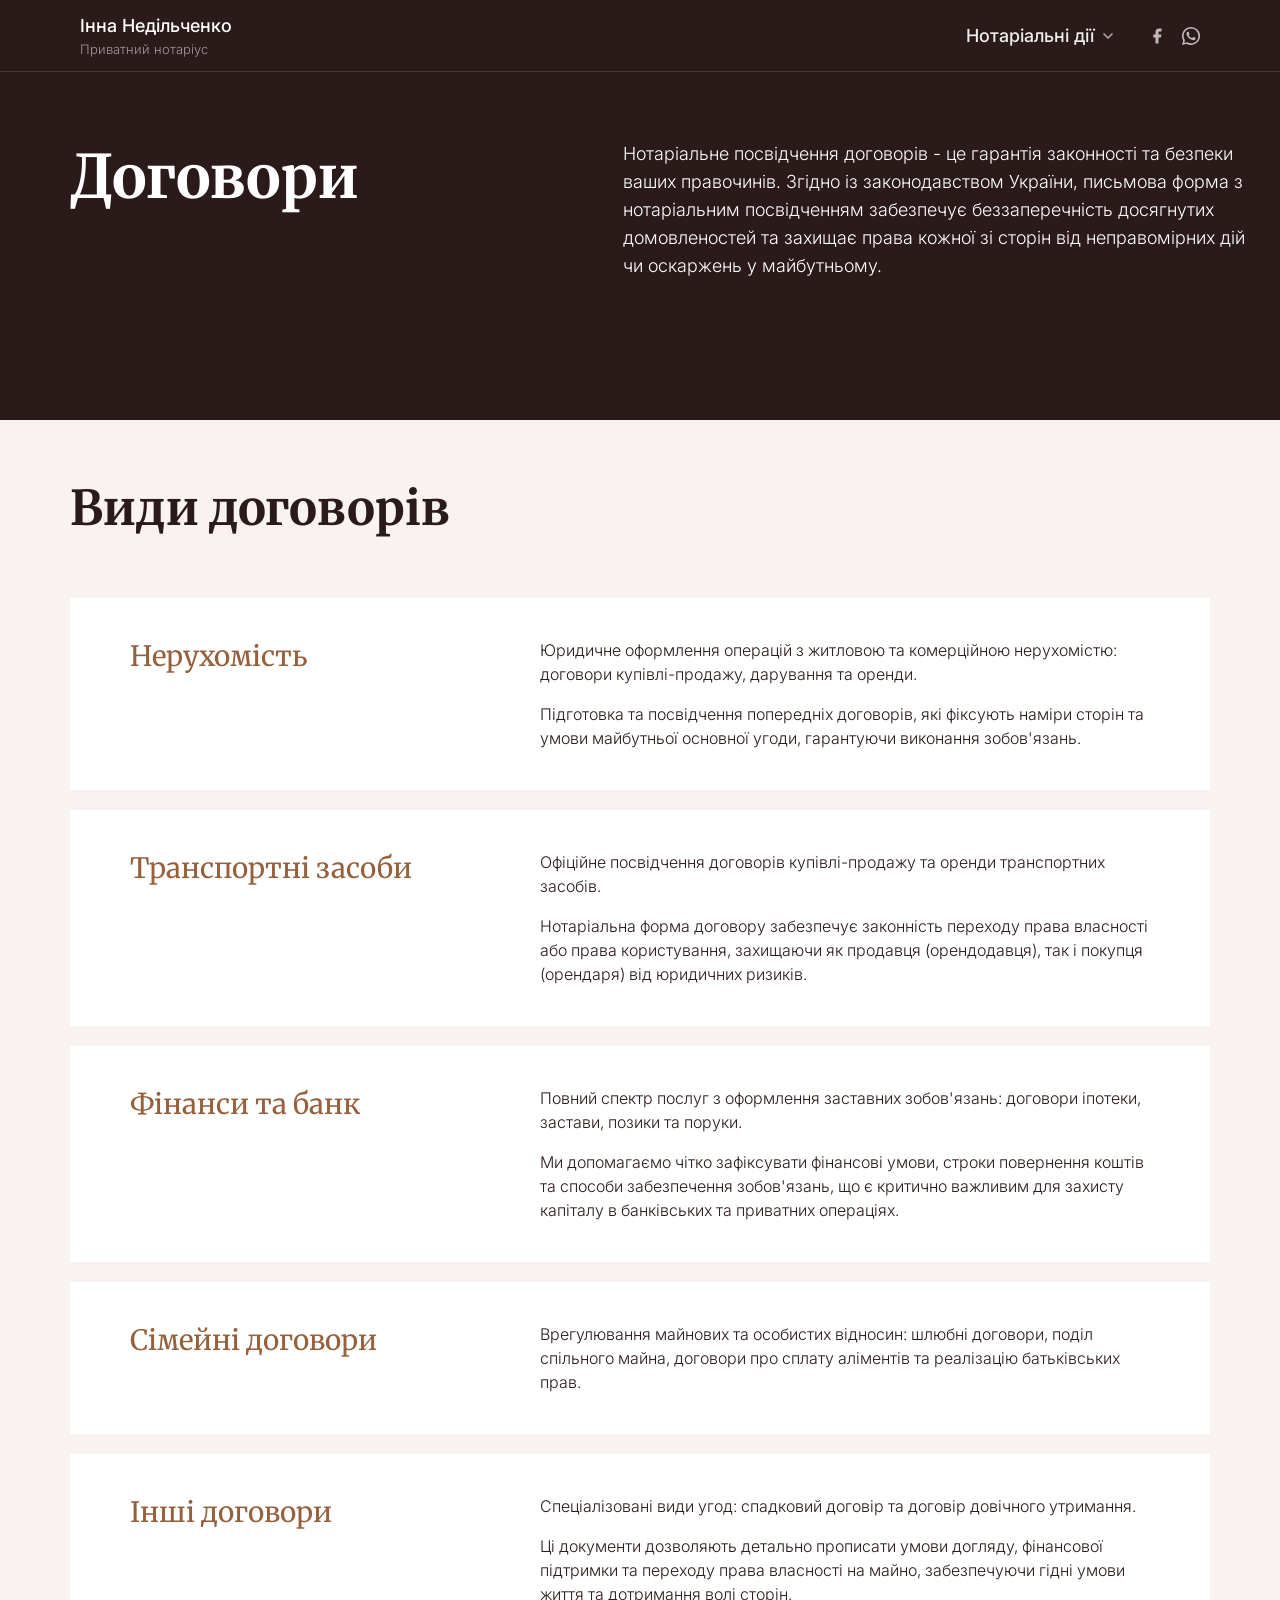
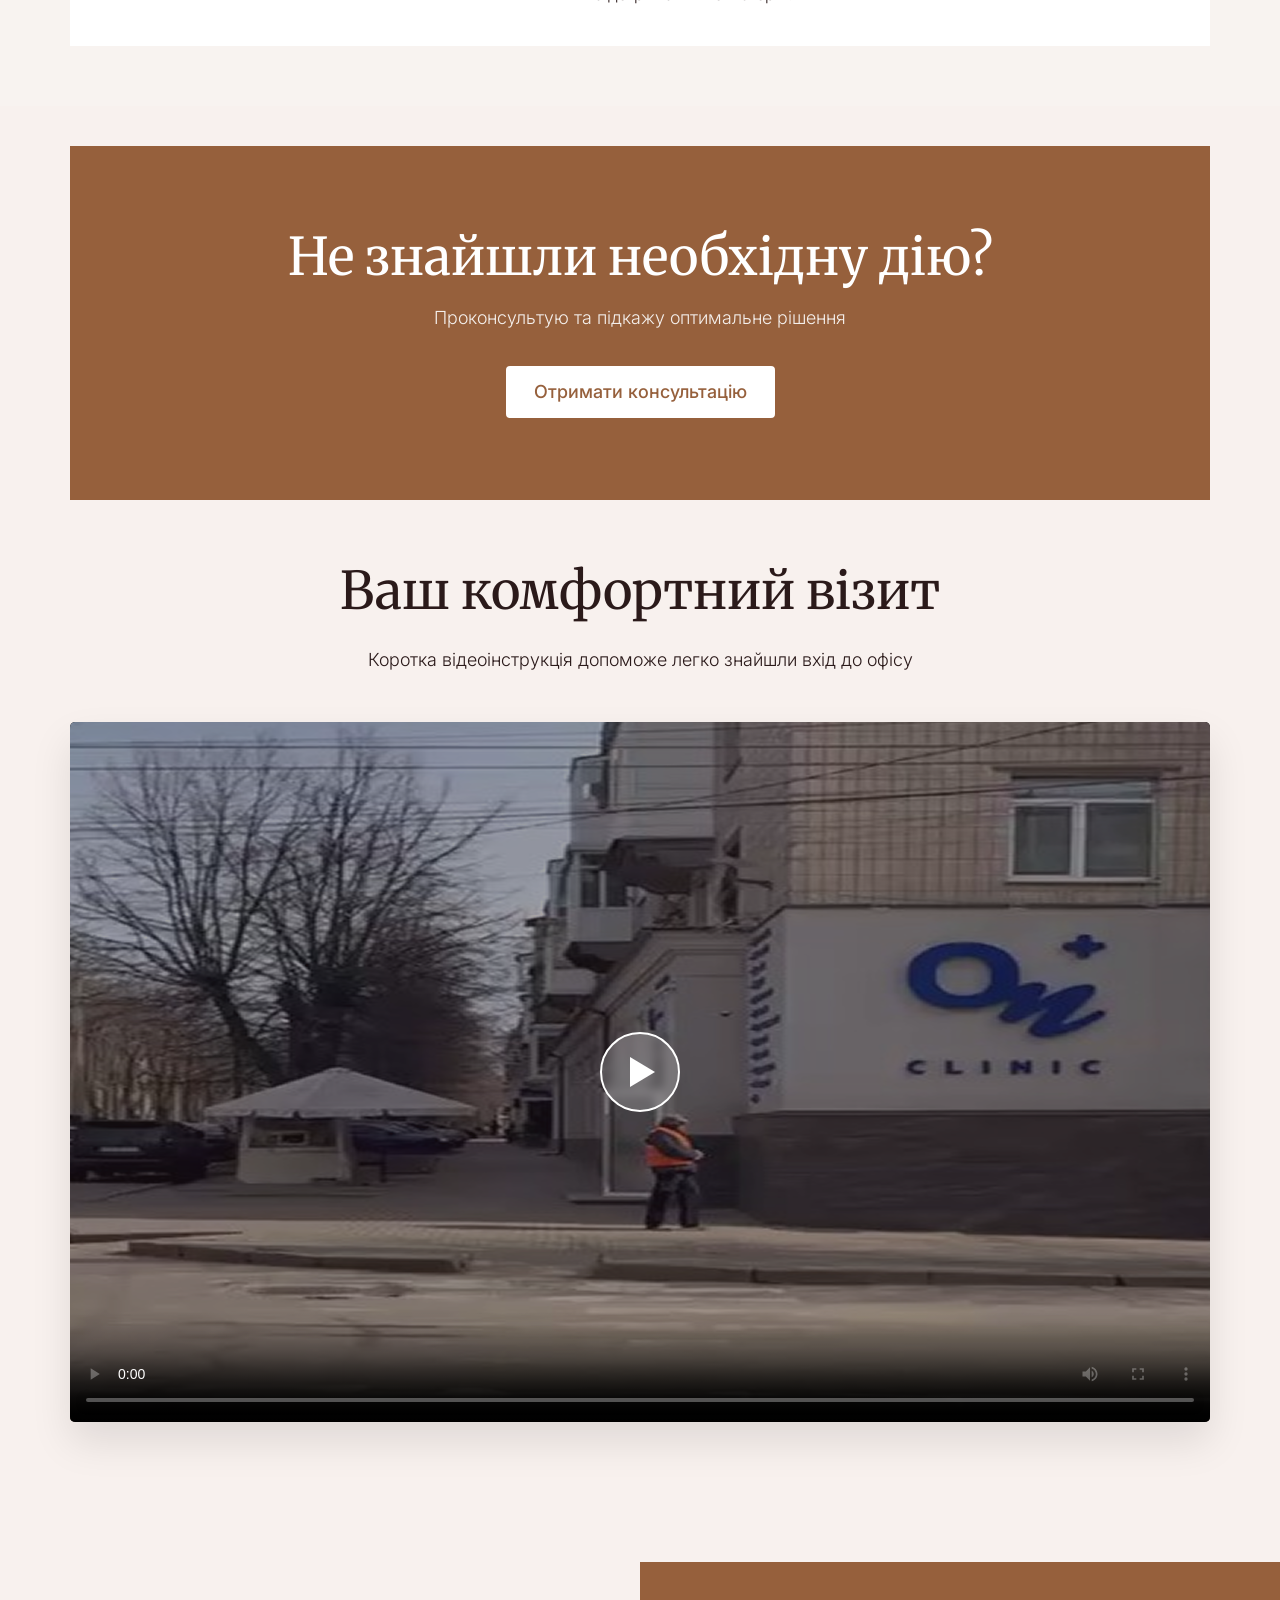
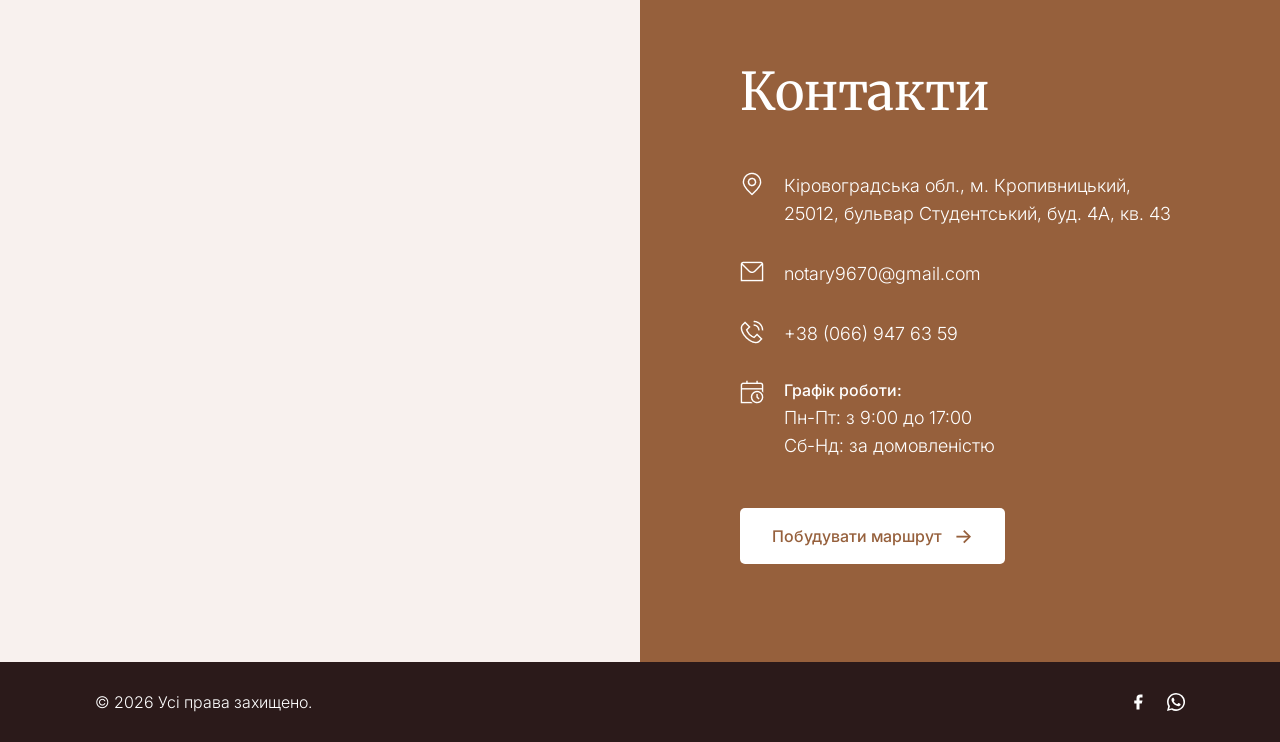
==== commit d6c0e4ed: "fix" ====
--- a/agreement.html
+++ b/agreement.html
@@ -247,8 +247,11 @@
                     <div class="contacts__icon-box">
                         <img src="img/contacts__icon-1.png" alt="Адреса">
                     </div>
-                    <p class="contacts__text">
+                    <p class="contacts__text mobile-none">
                         Кіровоградська обл., м. Кропивницький, 25012, бульвар Студентський, буд. 4А, кв. 43
+                    </p>
+                    <p class="contacts__text-fix">
+                        Кіровоградська обл.,<br> м. Кропивницький, 25012,<br> бульвар Студентський, буд. 4А, кв. 43
                     </p>
                 </li>
 
--- a/style.css
+++ b/style.css
@@ -437,6 +437,9 @@
     transform: translateY(-2px);
     box-shadow: 0 8px 24px rgba(0, 0, 0, 0.18); }
 
+.contacts__text-fix {
+  display: none; }
+
 @media (max-width: 1100px) {
   .header__inner,
   .hero__inner {
@@ -496,7 +499,7 @@
     line-height: 30px; } }
 @media (max-width: 600px) {
   .contacts__text {
-    max-width: 190px; }
+    max-width: 350px; }
 
   .header__inner {
     padding: 0 20px; }
@@ -1034,10 +1037,16 @@
     flex-direction: column-reverse; }
 
   .contacts__info-side {
-    padding: 60px 40px; }
+    padding: 60px 30px; }
 
   .contacts__map-side {
-    height: 450px; } }
+    height: 450px; }
+
+  .mobile-none {
+    display: none; }
+
+  .contacts__text-fix {
+    display: block; } }
 .footer {
   background-color: #2B1A1A;
   width: 100%; }
